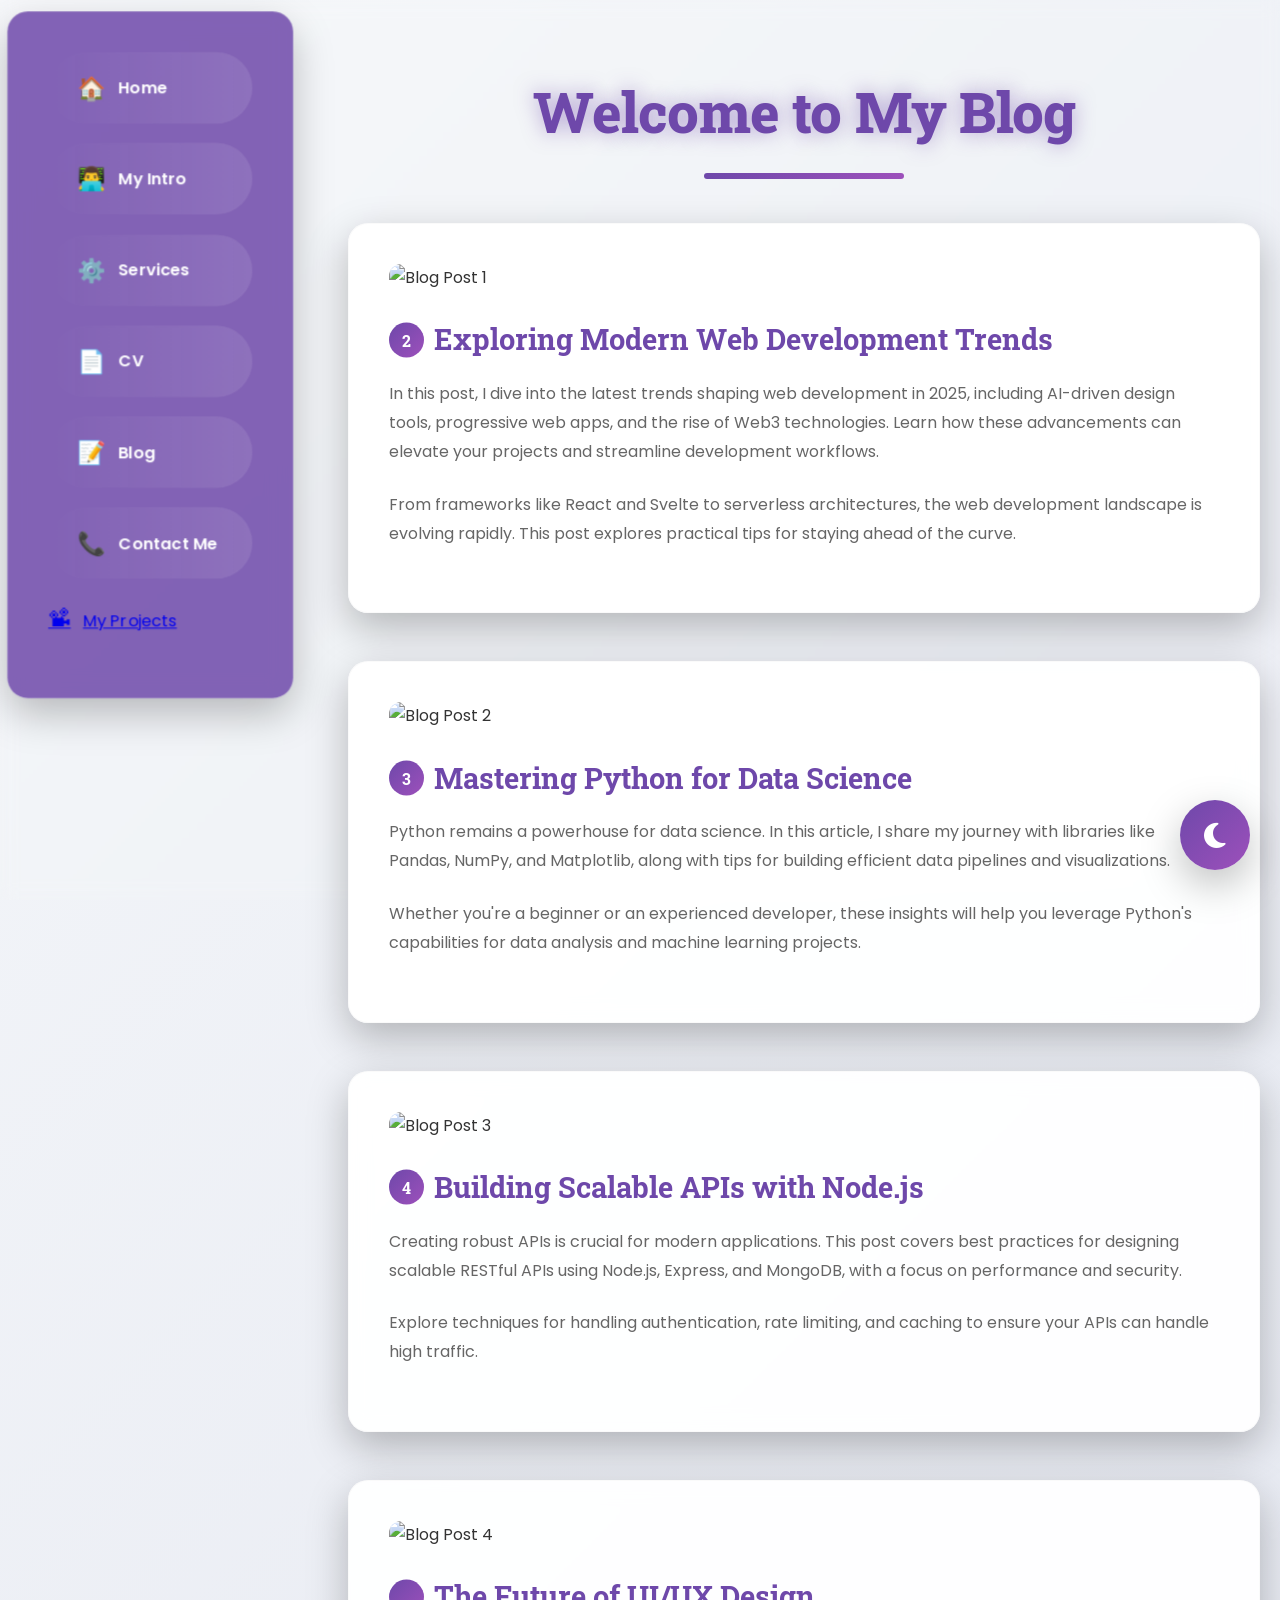
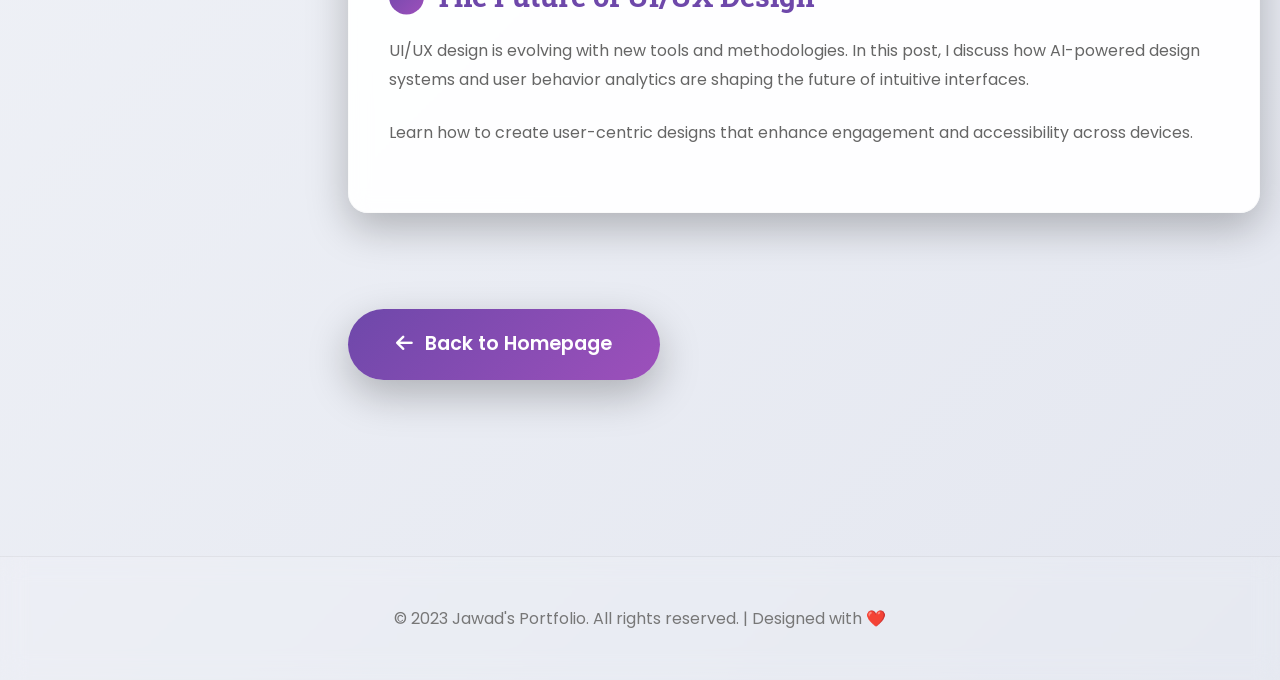
==== blog.html @ 85a35501 "Update blog.html" ====
<!DOCTYPE html>
<html lang="en">
<head>
    <meta charset="UTF-8">
    <meta name="viewport" content="width=device-width, initial-scale=1.0">
    <title>Blog by Jawad - Insights</title>
    <link rel="preconnect" href="https://fonts.googleapis.com">
    <link rel="preconnect" href="https://fonts.gstatic.com" crossorigin>
    <link href="https://fonts.googleapis.com/css2?family=Roboto+Slab:wght@400;700&family=Poppins:wght@300;500;600;700&display=swap" rel="stylesheet">
    <link rel="stylesheet" href="https://cdnjs.cloudflare.com/ajax/libs/font-awesome/6.4.0/css/all.min.css">
    <style>
        /* Enhanced CSS Variables */
        :root {
            --primary: #6e48aa;
            --secondary: #9d50bb;
            --accent: #ff6b6b;
            --light: #f5f7fa;
            --dark: #1a1a2e;
            --card-light: rgba(255, 255, 255, 0.95);
            --card-dark: rgba(22, 33, 62, 0.95);
            --text-light: #333;
            --text-dark: #e6e6e6;
            --glass: rgba(255, 255, 255, 0.1);
            --shadow: 0 15px 40px rgba(0, 0, 0, 0.25);
            --glow: 0 0 20px rgba(110, 72, 170, 0.5);
            --transition: all 0.5s cubic-bezier(0.4, 0, 0.2, 1);
        }

        * {
            box-sizing: border-box;
            margin: 0;
            padding: 0;
        }

        body {
            font-family: 'Poppins', sans-serif;
            line-height: 1.7;
            background: linear-gradient(135deg, var(--light) 0%, #e4e7f0 100%);
            color: var(--text-light);
            transition: var(--transition);
            min-height: 100vh;
            overflow-x: hidden;
            position: relative;
        }

        body.dark {
            background: linear-gradient(135deg, #0f0c29 0%, #302b63 100%);
            color: var(--text-dark);
        }

        /* Glassmorphism Background */
        body::before {
            content: '';
            position: fixed;
            top: 0;
            left: 0;
            width: 100%;
            height: 100%;
            background: var(--glass);
            backdrop-filter: blur(8px);
            z-index: -1;
            animation: subtlePulse 10s infinite ease-in-out;
        }

        @keyframes subtlePulse {
            0%, 100% { opacity: 0.8; }
            50% { opacity: 1; }
        }

        .container {
            max-width: 1400px;
            margin: 0 auto;
            padding: 0 20px;
            display: flex;
            gap: 3rem;
            perspective: 1000px;
        }

        /* Enhanced Sidebar */
        .sidebar {
            position: sticky;
            top: 2rem;
            align-self: start;
            width: 280px;
            background: rgba(110, 72, 170, 0.85);
            backdrop-filter: blur(12px);
            border-radius: 20px;
            padding: 2.5rem;
            box-shadow: var(--shadow);
            transition: var(--transition);
            transform-style: preserve-3d;
            transform: translateZ(20px);
        }

        body.dark .sidebar {
            background: rgba(26, 26, 46, 0.9);
        }

        .sidebar:hover {
            transform: translateZ(30px) translateX(10px);
            box-shadow: var(--glow);
        }

        .sidebar ul {
            list-style-type: none;
            padding: 0;
        }

        .sidebar ul li {
            margin-bottom: 1.2rem;
            position: relative;
        }

        .sidebar-item {
            display: flex;
            align-items: center;
            color: white;
            text-decoration: none;
            padding: 1rem 1.8rem;
            border-radius: 50px;
            transition: var(--transition);
            font-weight: 600;
            position: relative;
            overflow: hidden;
            z-index: 1;
            background: linear-gradient(90deg, transparent, rgba(255, 255, 255, 0.1));
        }

        .sidebar-item:before {
            content: '';
            position: absolute;
            top: 0;
            left: 0;
            width: 0;
            height: 100%;
            background: linear-gradient(90deg, var(--primary), var(--secondary));
            transition: width 0.5s ease;
            z-index: -1;
        }

        .sidebar-item:hover:before {
            width: 100%;
        }

        .sidebar-item:hover {
            transform: translateX(8px) translateZ(10px);
            box-shadow: 0 5px 20px rgba(0, 0, 0, 0.3);
        }

        .icon {
            margin-right: 12px;
            font-size: 1.4em;
            transition: transform 0.3s ease;
        }

        .sidebar-item:hover .icon {
            transform: scale(1.3) rotate(5deg);
        }

        /* Main Content */
        .main-content {
            flex: 1;
            padding: 4rem 0;
        }

        .animated-heading {
            font-size: 3.5rem;
            text-align: center;
            margin-bottom: 4rem;
            color: var(--primary);
            position: relative;
            font-weight: 800;
            letter-spacing: -0.8px;
            font-family: 'Roboto Slab', serif;
            transform: translateZ(30px);
            text-shadow: var(--glow);
        }

        body.dark .animated-heading {
            color: #9d50bb;
        }

        .animated-heading::after {
            content: '';
            position: absolute;
            bottom: -20px;
            left: 50%;
            transform: translateX(-50%);
            width: 200px;
            height: 6px;
            background: linear-gradient(90deg, var(--primary), var(--secondary));
            border-radius: 3px;
            animation: linePulse 2s infinite;
        }

        @keyframes linePulse {
            0% { width: 200px; }
            50% { width: 240px; }
            100% { width: 200px; }
        }

        /* Enhanced Blog Post */
        .blog-post {
            background: var(--card-light);
            border-radius: 20px;
            padding: 2.5rem;
            box-shadow: var(--shadow);
            transition: var(--transition);
            border: 1px solid rgba(238, 238, 238, 0.3);
            position: relative;
            overflow: hidden;
            margin-bottom: 3rem;
            backdrop-filter: blur(10px);
            transform: translateZ(0);
        }

        body.dark .blog-post {
            background: var(--card-dark);
            border-color: rgba(42, 42, 74, 0.3);
            box-shadow: 0 15px 40px rgba(0, 0, 0, 0.5);
        }

        .blog-post:hover {
            transform: translateY(-15px) scale(1.03) translateZ(20px);
            box-shadow: var(--glow);
        }

        .blog-post:before {
            content: '';
            position: absolute;
            top: 0;
            left: 0;
            width: 100%;
            height: 6px;
            background: linear-gradient(90deg, var(--primary), var(--secondary));
            transform: scaleX(0);
            transform-origin: left;
            transition: transform 0.5s ease;
        }

        .blog-post:hover:before {
            transform: scaleX(1);
        }

        .blog-post img {
            width: 100%;
            height: 200px; /* Kept original height for consistency with existing CSS */
            object-fit: cover;
            border-radius: 12px;
            margin-bottom: 1.5rem;
            transition: var(--transition);
        }

        .blog-post:hover img {
            transform: scale(1.05);
        }

        .blog-post h2 {
            margin-top: 0;
            color: var(--primary);
            font-size: 1.8rem;
            margin-bottom: 1rem;
            position: relative;
            padding-left: 45px;
            font-family: 'Roboto Slab', serif;
        }

        body.dark .blog-post h2 {
            color: #9d50bb;
        }

        .blog-post h2:before {
            content: '';
            position: absolute;
            left: 0;
            top: 50%;
            transform: translateY(-50%);
            width: 35px;
            height: 35px;
            border-radius: 50%;
            background: linear-gradient(135deg, var(--primary), var(--secondary));
            display: flex;
            align-items: center;
            justify-content: center;
            color: white;
            font-size: 16px;
            font-weight: bold;
        }

        .blog-post:nth-child(1) h2:before { content: '1'; }
        .blog-post:nth-child(2) h2:before { content: '2'; }
        .blog-post:nth-child(3) h2:before { content: '3'; }
        .blog-post:nth-child(4) h2:before { content: '4'; }

        .blog-post p {
            color: #666;
            margin-bottom: 1.5rem;
            line-height: 1.8;
        }

        body.dark .blog-post p {
            color: #b8b8b8;
        }

        /* Back to Homepage Button */
        .go-home {
            display: inline-flex;
            align-items: center;
            justify-content: center;
            width: fit-content;
            margin: 3rem auto;
            padding: 1.2rem 3rem;
            background: linear-gradient(135deg, var(--primary) 0%, var(--secondary) 100%);
            color: white;
            text-decoration: none;
            border-radius: 50px;
            font-weight: 600;
            font-size: 1.2rem;
            box-shadow: var(--shadow);
            transition: var(--transition);
            position: relative;
            overflow: hidden;
            z-index: 1;
            border: none;
            cursor: pointer;
        }

        .go-home:before {
            content: '';
            position: absolute;
            top: 0;
            left: 0;
            width: 0;
            height: 100%;
            background: linear-gradient(135deg, var(--secondary) 0%, var(--primary) 100%);
            transition: width 0.5s ease;
            z-index: -1;
        }

        .go-home:hover:before {
            width: 100%;
        }

        .go-home:hover {
            transform: translateY(-8px) scale(1.05);
            box-shadow: var(--glow);
        }

        .go-home i {
            margin-right: 12px;
            transition: transform 0.3s ease;
        }

        .go-home:hover i {
            transform: translateX(-5px);
        }

        /* Footer */
        .footer {
            text-align: center;
            padding: 3rem 0;
            margin-top: 4rem;
            color: #777;
            font-size: 1rem;
            border-top: 1px solid rgba(0, 0, 0, 0.05);
            background: var(--glass);
            backdrop-filter: blur(12px);
        }

        body.dark .footer {
            border-top: 1px solid rgba(255, 255, 255, 0.05);
            color: #aaa;
        }

        /* Theme Toggle */
        .theme-toggle {
            position: fixed;
            bottom: 30px;
            right: 30px;
            width: 70px;
            height: 70px;
            border-radius: 50%;
            background: linear-gradient(135deg, var(--primary) 0%, var(--secondary) 100%);
            display: flex;
            align-items: center;
            justify-content: center;
            cursor: pointer;
            box-shadow: var(--shadow);
            transition: var(--transition);
            z-index: 100;
            border: none;
            color: white;
            font-size: 1.8rem;
        }

        .theme-toggle:hover {
            transform: translateY(-8px) rotate(20deg);
            box-shadow: var(--glow);
        }

        /* Animations */
        @keyframes fadeIn {
            from { opacity: 0; transform: translateY(30px); }
            to { opacity: 1; transform: translateY(0); }
        }

        @keyframes linePulse {
            0% { width: 200px; }
            50% { width: 240px; }
            100% { width: 200px; }
        }

        .animated-heading {
            animation: fadeIn 1s ease-out forwards;
        }

        .blog-post {
            opacity: 0;
            animation: fadeIn 0.8s ease-out forwards;
        }

        .blog-post:nth-child(1) { animation-delay: 0.2s; }
        .blog-post:nth-child(2) { animation-delay: 0.4s; }
        .blog-post:nth-child(3) { animation-delay: 0.6s; }
        .blog-post:nth-child(4) { animation-delay: 0.8s; }

        /* Responsive Design */
        @media (max-width: 1024px) {
            .container {
                flex-direction: column;
            }

            .sidebar {
                width: 100%;
                position: relative;
                top: 0;
                margin-bottom: 3rem;
            }

            .sidebar ul {
                display: flex;
                flex-wrap: wrap;
                justify-content: center;
            }

            .sidebar ul li {
                margin: 0.5rem;
            }
        }

        @media (max-width: 768px) {
            .animated-heading {
                font-size: 2.8rem;
            }

            .blog-post h2 {
                font-size: 1.6rem;
                padding-left: 40px;
            }

            .blog-post img {
                height: 150px;
            }
        }

        @media (max-width: 480px) {
            .animated-heading {
                font-size: 2.2rem;
            }

            .sidebar-item {
                padding: 0.7rem 1.2rem;
                font-size: 0.9rem;
            }

            .blog-post {
                padding: 1.5rem;
            }

            .blog-post h2 {
                font-size: 1.4rem;
            }
        }
    </style>
</head>
<body class="light">
    <div class="container">
        <aside class="sidebar">
            <ul>
                <li><a href="index.html" class="sidebar-item"><span class="icon">🏠</span>Home</a></li>
                <li><a href="myintro.html" class="sidebar-item"><span class="icon">👨‍💻</span>My Intro</a></li>
                <li><a href="services.html" class="sidebar-item"><span class="icon">⚙️</span>Services</a></li>
                <li><a href="cv.html" class="sidebar-item"><span class="icon">📄</span>CV</a></li>
                <li><a href="blog.html" class="sidebar-item"><span class="icon">📝</span>Blog</a></li>
                <li><a href="contactme.html" class="sidebar-item"><span class="icon">📞</span>Contact Me</a></li>
                <li><a href="myProject.html" class="nav-item"><span class="icon">📽</span>My Projects</a></li>
            </ul>
        </aside>

        <main class="main-content">
            <h1 class="animated-heading">Welcome to My Blog</h1>
            <div class="blog-post">
                <img src="https://picsum.photos/seed/webdevelopment/800/400" alt="Blog Post 1">
                <h2>Exploring Modern Web Development Trends</h2>
                <p>In this post, I dive into the latest trends shaping web development in 2025, including AI-driven design tools, progressive web apps, and the rise of Web3 technologies. Learn how these advancements can elevate your projects and streamline development workflows.</p>
                <p>From frameworks like React and Svelte to serverless architectures, the web development landscape is evolving rapidly. This post explores practical tips for staying ahead of the curve.</p>
            </div>
            <div class="blog-post">
                <img src="https://picsum.photos/seed/datascience/800/400" alt="Blog Post 2">
                <h2>Mastering Python for Data Science</h2>
                <p>Python remains a powerhouse for data science. In this article, I share my journey with libraries like Pandas, NumPy, and Matplotlib, along with tips for building efficient data pipelines and visualizations.</p>
                <p>Whether you're a beginner or an experienced developer, these insights will help you leverage Python's capabilities for data analysis and machine learning projects.</p>
            </div>
            <div class="blog-post">
                <img src="https://picsum.photos/seed/nodejsapi/800/400" alt="Blog Post 3">
                <h2>Building Scalable APIs with Node.js</h2>
                <p>Creating robust APIs is crucial for modern applications. This post covers best practices for designing scalable RESTful APIs using Node.js, Express, and MongoDB, with a focus on performance and security.</p>
                <p>Explore techniques for handling authentication, rate limiting, and caching to ensure your APIs can handle high traffic.</p>
            </div>
            <div class="blog-post">
                <img src="https://picsum.photos/seed/uiuxdesign/800/400" alt="Blog Post 4">
                <h2>The Future of UI/UX Design</h2>
                <p>UI/UX design is evolving with new tools and methodologies. In this post, I discuss how AI-powered design systems and user behavior analytics are shaping the future of intuitive interfaces.</p>
                <p>Learn how to create user-centric designs that enhance engagement and accessibility across devices.</p>
            </div>
            <a href="index.html" class="go-home"><i class="fas fa-arrow-left"></i> Back to Homepage</a>
        </main>
    </div>

    <div class="footer">
        <p>© 2023 Jawad's Portfolio. All rights reserved. | Designed with ❤️</p>
    </div>

    <button class="theme-toggle" onclick="toggleMode()">
        <i class="fas fa-moon"></i>
    </button>

    <script>
        function toggleMode() {
            const body = document.body;
            body.classList.toggle('dark');
            body.classList.toggle('light');
            
            const themeToggle = document.querySelector('.theme-toggle');
            const isDark = body.classList.contains('dark');
            themeToggle.innerHTML = isDark ? '<i class="fas fa-sun"></i>' : '<i class="fas fa-moon"></i>';
        }

        // Set initial theme based on preference
        document.addEventListener('DOMContentLoaded', () => {
            const prefersDark = window.matchMedia('(prefers-color-scheme: dark)').matches;
            if (prefersDark) {
                document.body.classList.add('dark');
                document.body.classList.remove('light');
                document.querySelector('.theme-toggle').innerHTML = '<i class="fas fa-sun"></i>';
            } else {
                document.body.classList.add('light');
            }
        });
    </script>
</body>
</html>
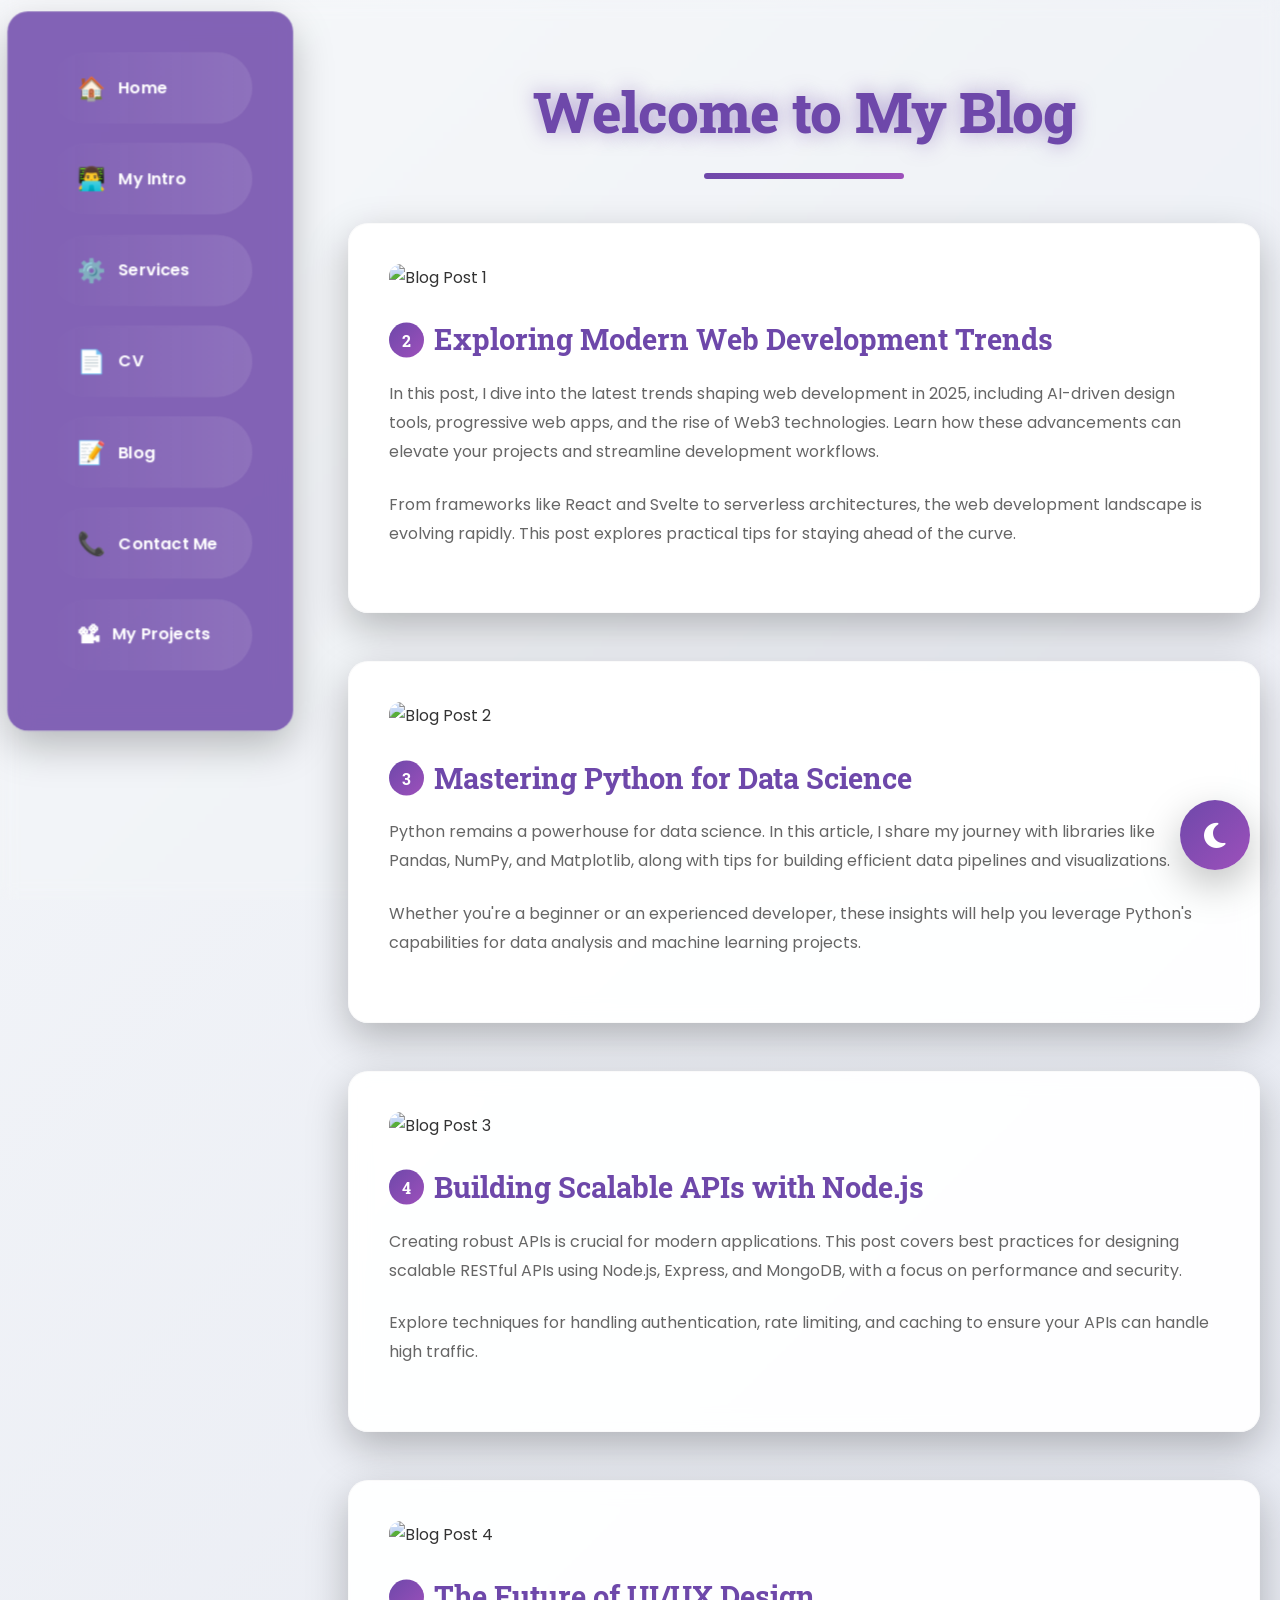
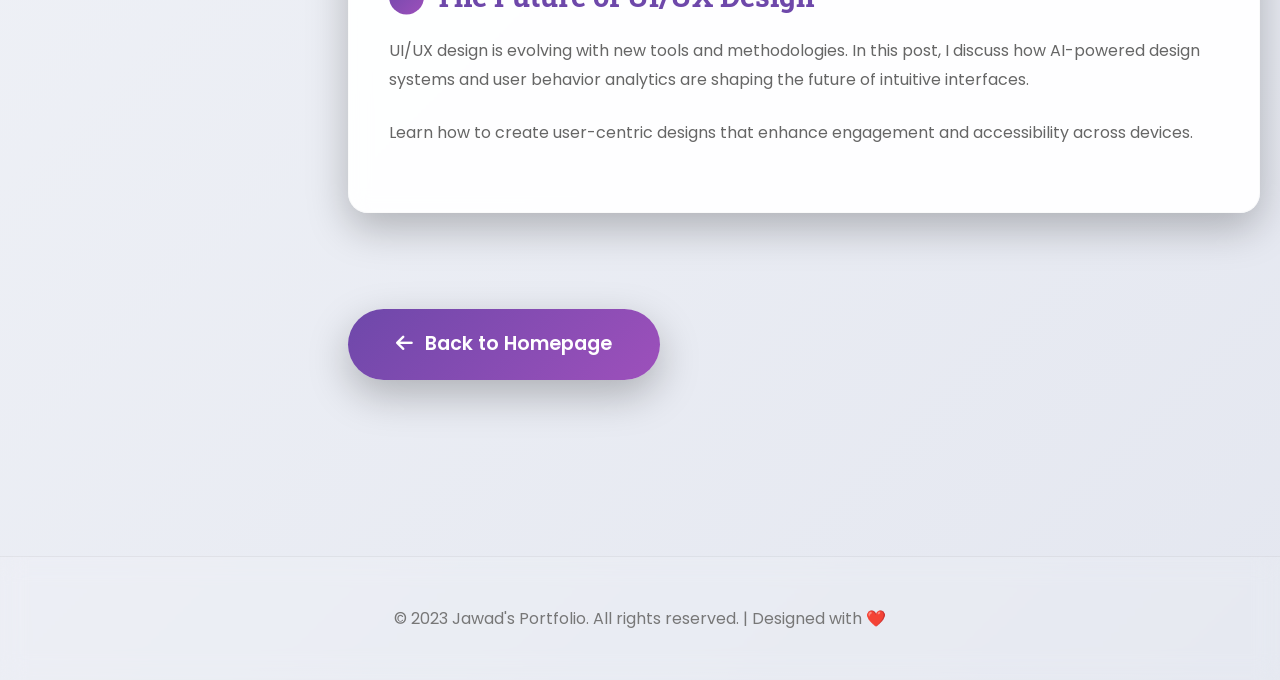
==== commit 5df2c2cf: "Update blog.html" ====
--- a/blog.html
+++ b/blog.html
@@ -487,13 +487,16 @@
     <div class="container">
         <aside class="sidebar">
             <ul>
-                <li><a href="index.html" class="sidebar-item"><span class="icon">🏠</span>Home</a></li>
-                <li><a href="myintro.html" class="sidebar-item"><span class="icon">👨‍💻</span>My Intro</a></li>
-                <li><a href="services.html" class="sidebar-item"><span class="icon">⚙️</span>Services</a></li>
-                <li><a href="cv.html" class="sidebar-item"><span class="icon">📄</span>CV</a></li>
-                <li><a href="blog.html" class="sidebar-item"><span class="icon">📝</span>Blog</a></li>
-                <li><a href="contactme.html" class="sidebar-item"><span class="icon">📞</span>Contact Me</a></li>
-                <li><a href="myProject.html" class="nav-item"><span class="icon">📽</span>My Projects</a></li>
+             <ul>
+    <li><a href="index.html" class="sidebar-item"><span class="icon">🏠</span>Home</a></li>
+    <li><a href="myintro.html" class="sidebar-item"><span class="icon">👨‍💻</span>My Intro</a></li>
+    <li><a href="services.html" class="sidebar-item"><span class="icon">⚙️</span>Services</a></li>
+    <li><a href="cv.html" class="sidebar-item"><span class="icon">📄</span>CV</a></li>
+    <li><a href="blog.html" class="sidebar-item"><span class="icon">📝</span>Blog</a></li>
+    <li><a href="contactme.html" class="sidebar-item"><span class="icon">📞</span>Contact Me</a></li>
+    <li><a href="myProject.html" class="sidebar-item"><span class="icon">📽</span>My Projects</a></li>
+</ul>
+
             </ul>
         </aside>
 
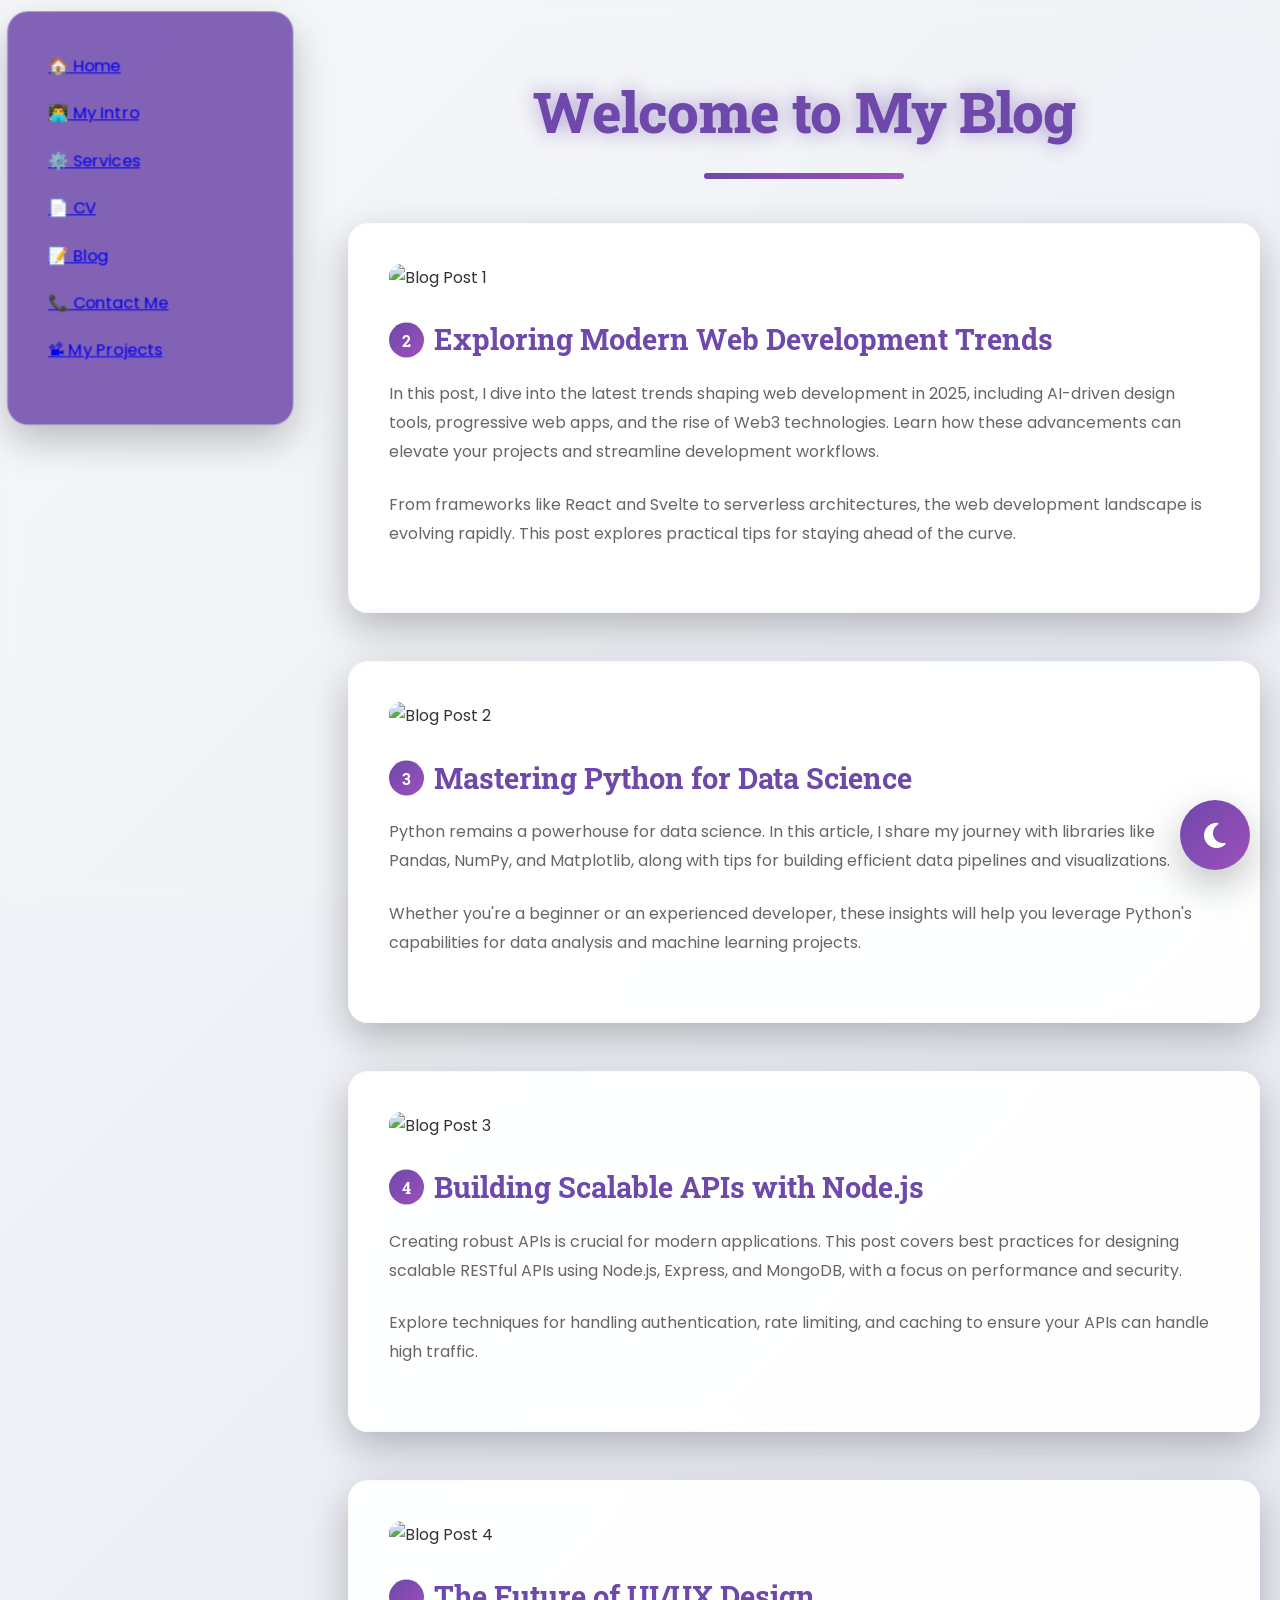
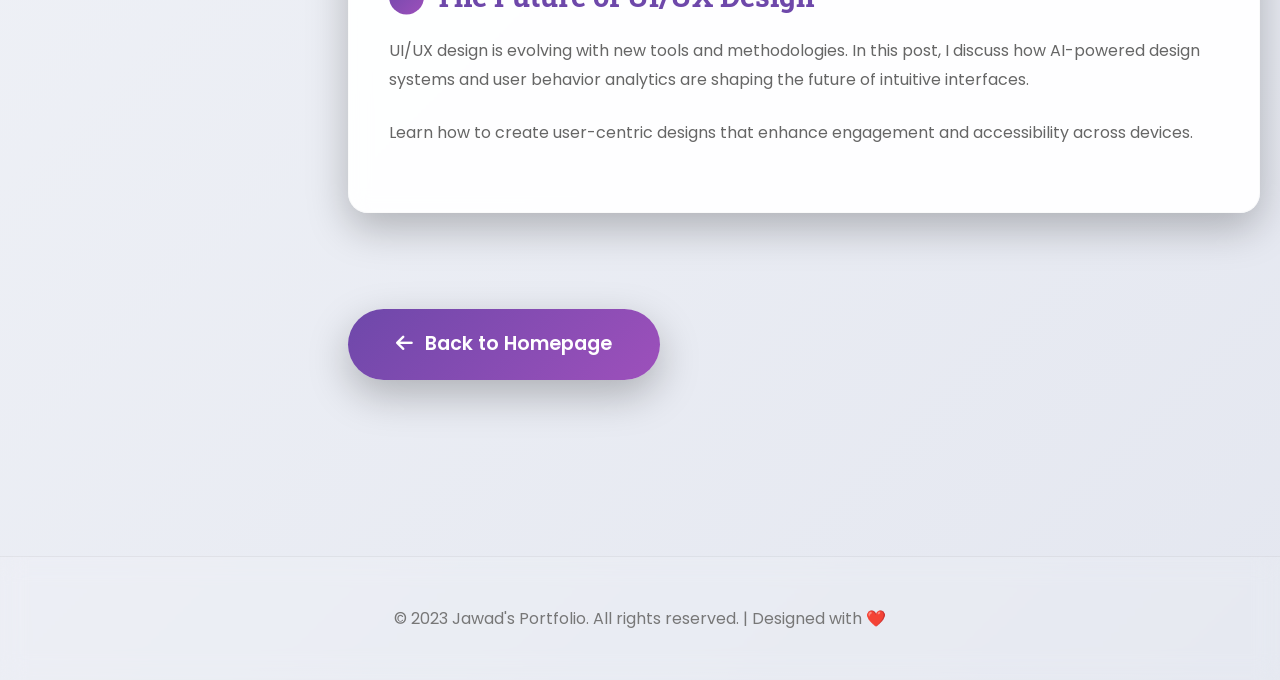
==== commit 20639fef: "Update blog.html" ====
--- a/blog.html
+++ b/blog.html
@@ -486,16 +486,15 @@
 <body class="light">
     <div class="container">
         <aside class="sidebar">
-            <ul>
-             <ul>
-    <li><a href="index.html" class="sidebar-item"><span class="icon">🏠</span>Home</a></li>
-    <li><a href="myintro.html" class="sidebar-item"><span class="icon">👨‍💻</span>My Intro</a></li>
-    <li><a href="services.html" class="sidebar-item"><span class="icon">⚙️</span>Services</a></li>
-    <li><a href="cv.html" class="sidebar-item"><span class="icon">📄</span>CV</a></li>
-    <li><a href="blog.html" class="sidebar-item"><span class="icon">📝</span>Blog</a></li>
-    <li><a href="contactme.html" class="sidebar-item"><span class="icon">📞</span>Contact Me</a></li>
-    <li><a href="myProject.html" class="sidebar-item"><span class="icon">📽</span>My Projects</a></li>
-</ul>
+     <ul>
+        <li><a href="index.html"><span>🏠</span> Home</a></li>
+        <li><a href="myintro.html"><span>👨‍💻</span> My Intro</a></li>
+        <li><a href="services.html"><span>⚙️</span> Services</a></li>
+        <li><a href="cv.html"><span>📄</span> CV</a></li>
+        <li><a href="blog.html"><span>📝</span> Blog</a></li>
+        <li><a href="contactme.html"><span>📞</span> Contact Me</a></li>
+        <li><a href="myProject..html"><span>📽</span> My Projects</a></li>
+      </ul>
 
             </ul>
         </aside>
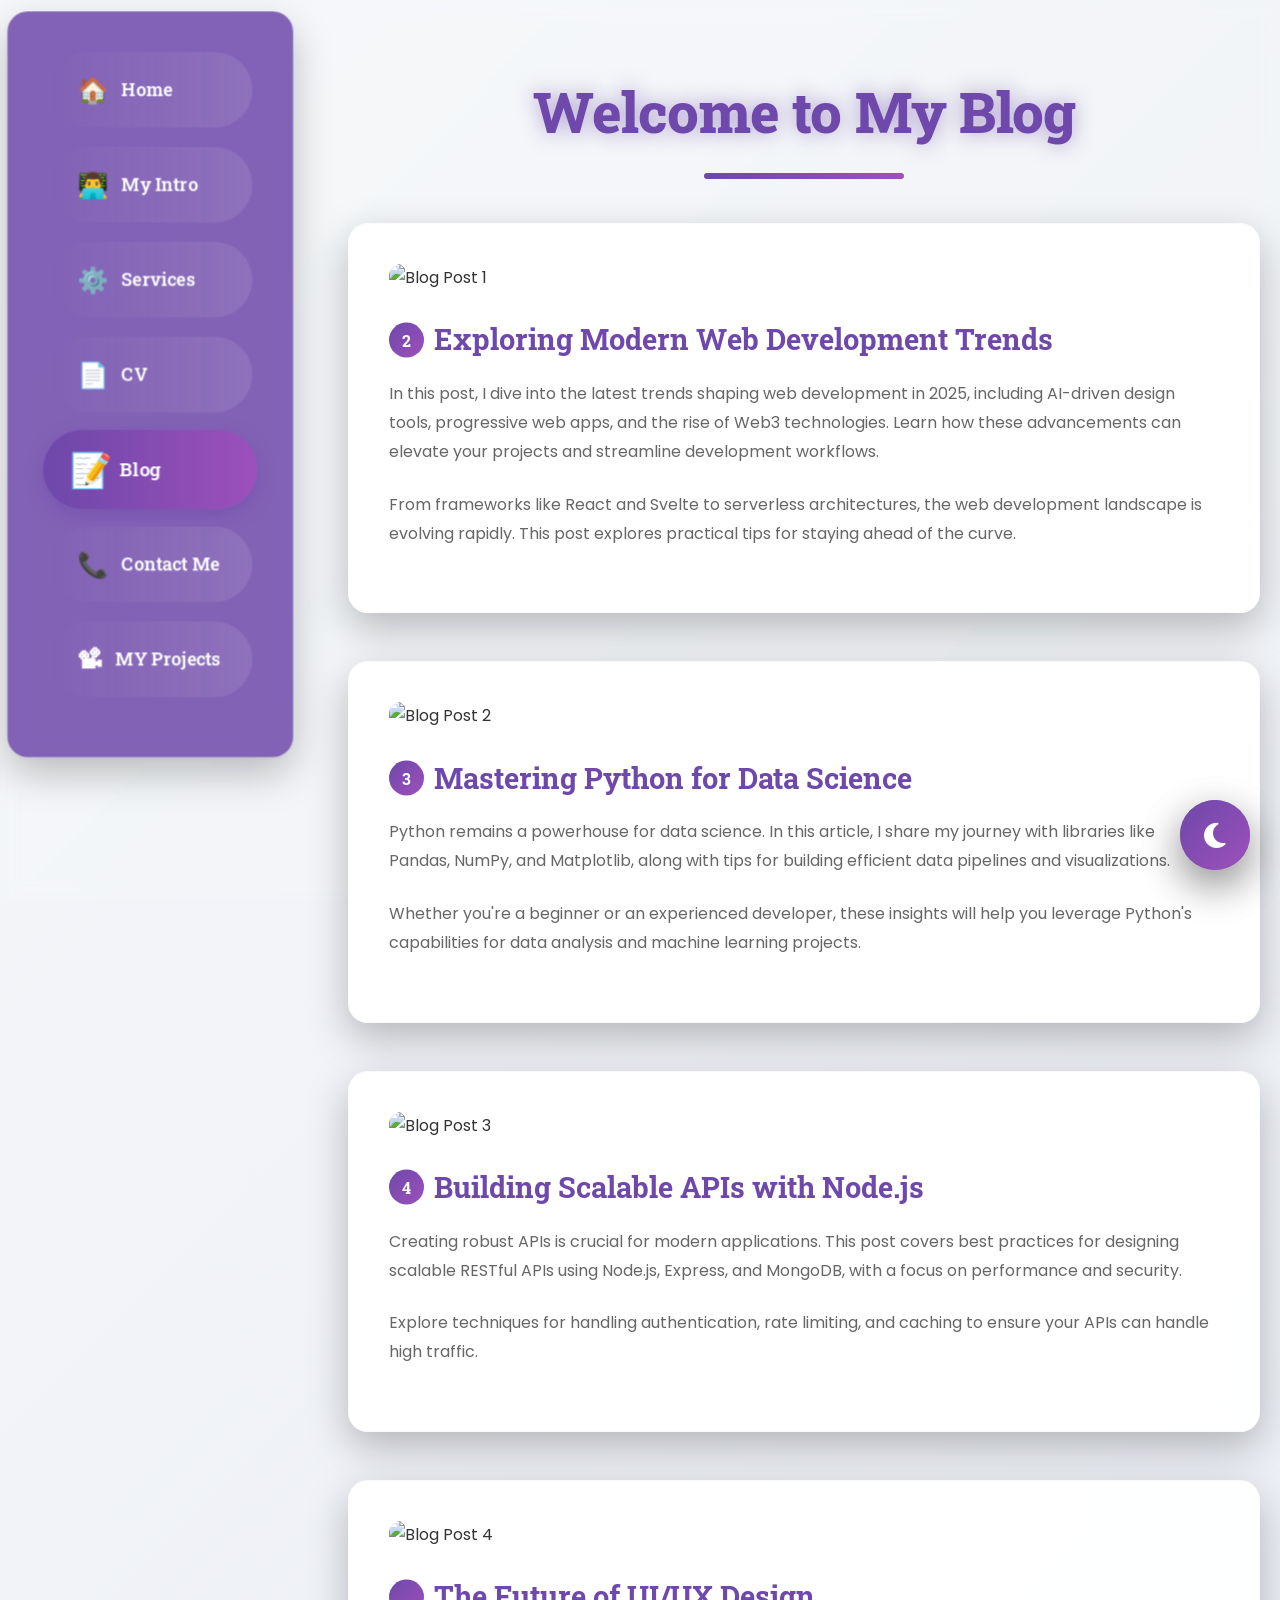
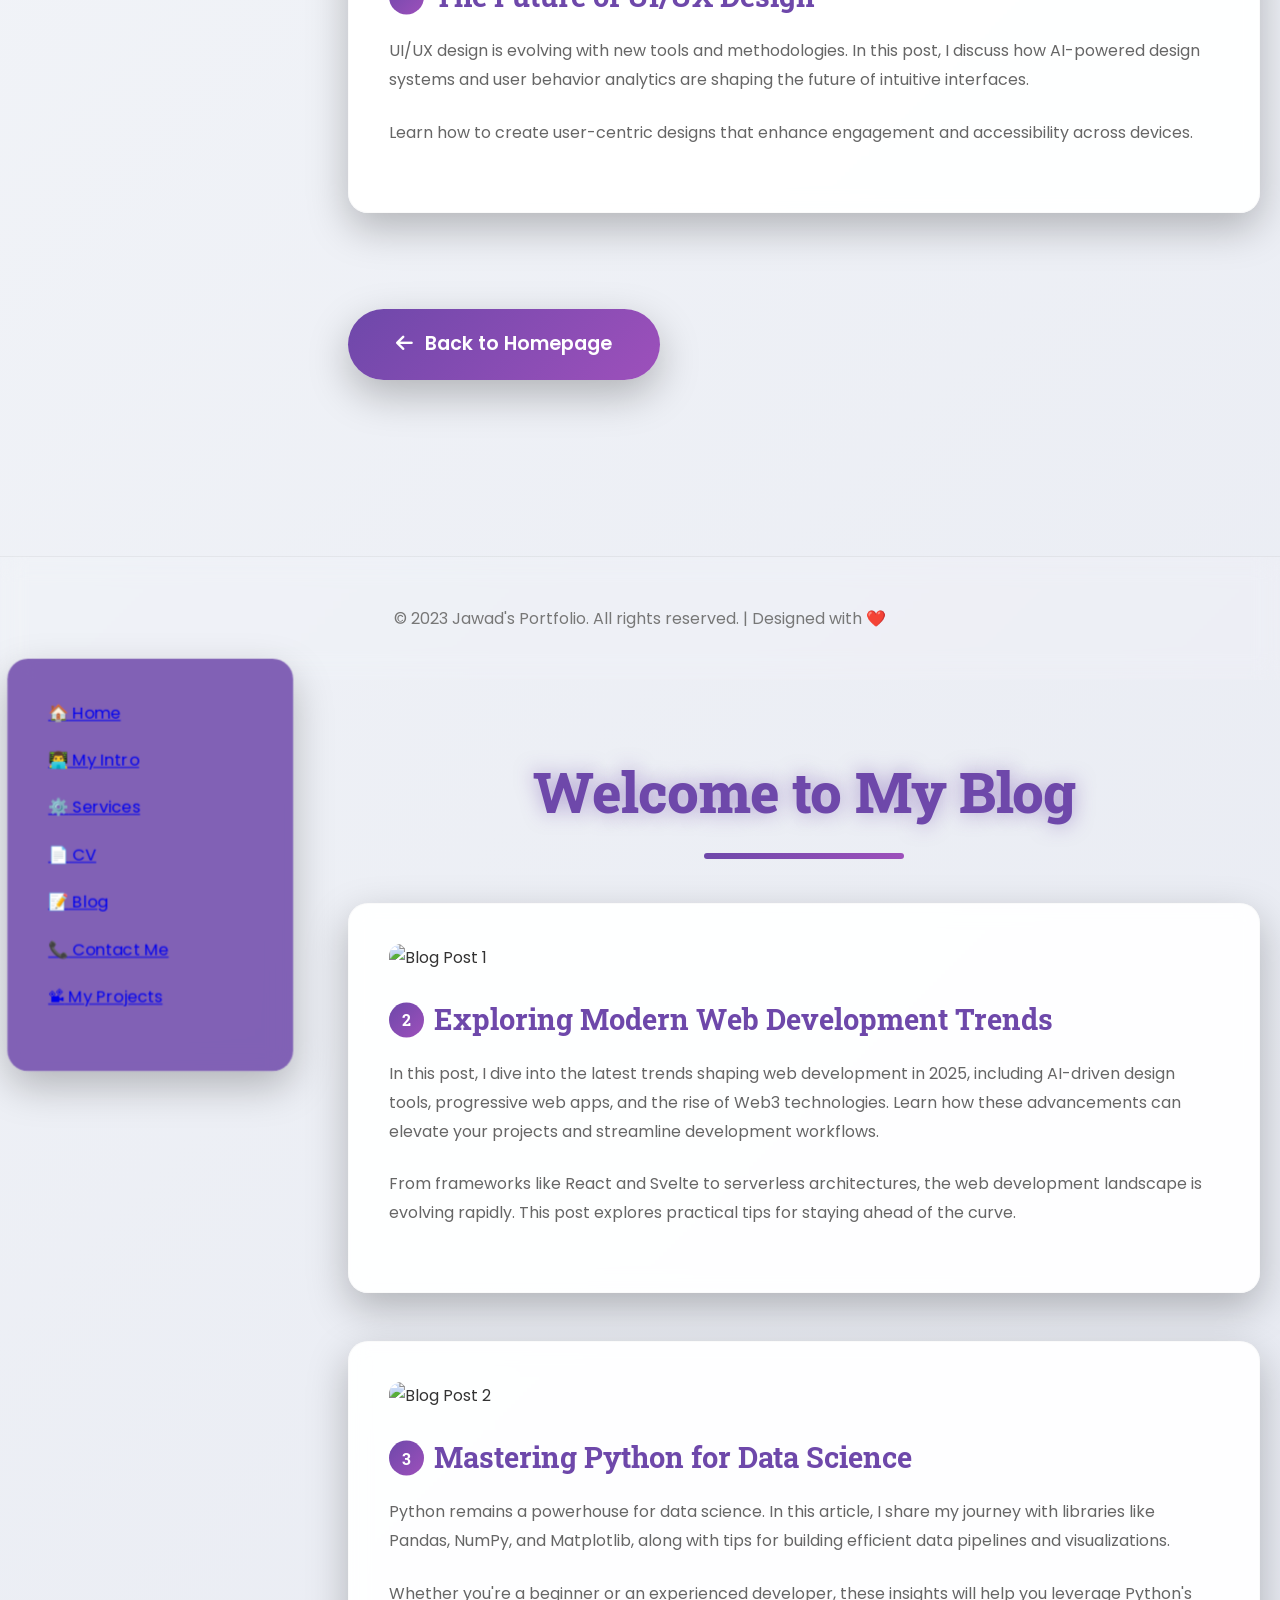
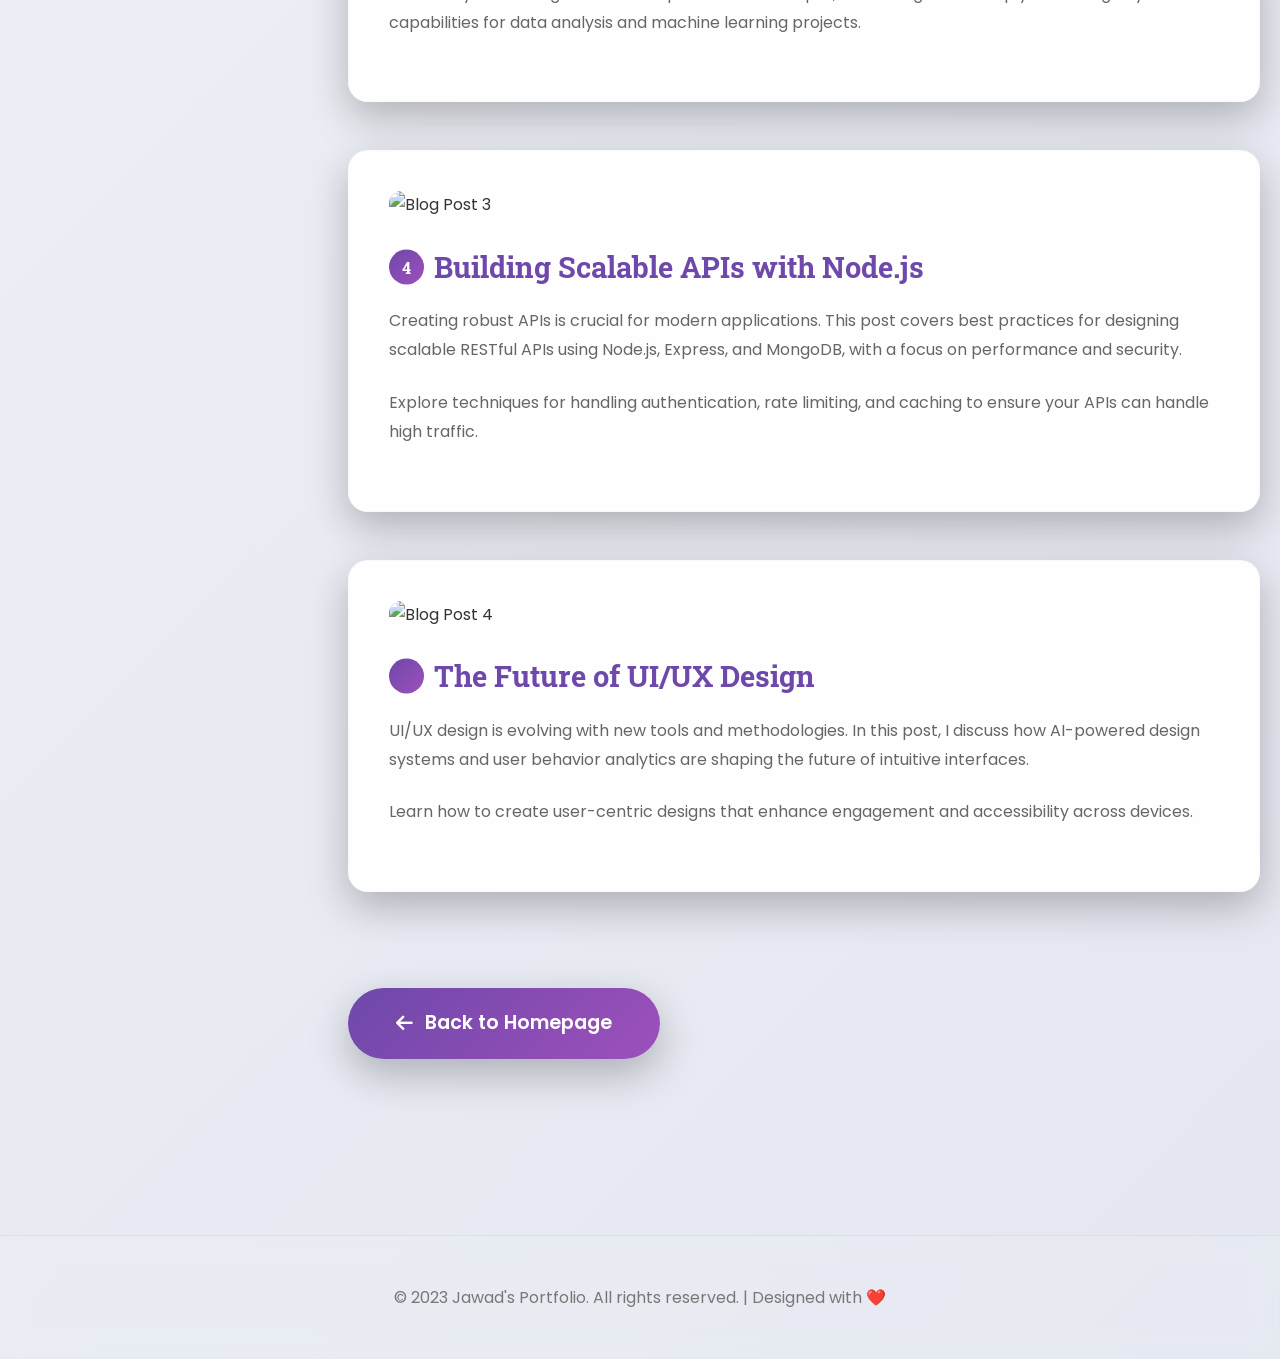
==== commit 5c7f429c: "Update blog.html" ====
--- a/blog.html
+++ b/blog.html
@@ -1,4 +1,5 @@
 <!DOCTYPE html>
+<html lang="en"><!DOCTYPE html>
 <html lang="en">
 <head>
     <meta charset="UTF-8">
@@ -81,24 +82,30 @@
             position: sticky;
             top: 2rem;
             align-self: start;
-            width: 280px;
-            background: rgba(110, 72, 170, 0.85);
-            backdrop-filter: blur(12px);
-            border-radius: 20px;
-            padding: 2.5rem;
-            box-shadow: var(--shadow);
+            width: 300px;
+            background: linear-gradient(135deg, rgba(110, 72, 170, 0.9), rgba(157, 80, 187, 0.9));
+            backdrop-filter: blur(15px);
+            border-radius: 25px;
+            padding: 2rem;
+            box-shadow: var(--shadow), 0 0 10px rgba(110, 72, 170, 0.3);
             transition: var(--transition);
             transform-style: preserve-3d;
             transform: translateZ(20px);
+            animation: floating 8s ease-in-out infinite;
         }
 
         body.dark .sidebar {
-            background: rgba(26, 26, 46, 0.9);
+            background: linear-gradient(135deg, rgba(26, 26, 46, 0.95), rgba(59, 59, 100, 0.95));
+            box-shadow: var(--shadow), 0 0 10px rgba(157, 80, 187, 0.3);
         }
 
         .sidebar:hover {
-            transform: translateZ(30px) translateX(10px);
-            box-shadow: var(--glow);
+            transform: translateZ(30px) translateX(10px) rotateY(5deg);
+            box-shadow: var(--glow), 0 0 30px rgba(110, 72, 170, 0.7);
+        }
+
+        body.dark .sidebar:hover {
+            box-shadow: var(--glow), 0 0 30px rgba(157, 80, 187, 0.7);
         }
 
         .sidebar ul {
@@ -107,23 +114,48 @@
         }
 
         .sidebar ul li {
-            margin-bottom: 1.2rem;
-            position: relative;
-        }
+            margin-bottom: 1rem;
+            opacity: 0;
+            animation: slideIn 0.6s ease-out forwards;
+        }
+
+        .sidebar ul li:nth-child(1) { animation-delay: 0.1s; }
+        .sidebar ul li:nth-child(2) { animation-delay: 0.2s; }
+        .sidebar ul li:nth-child(3) { animation-delay: 0.3s; }
+        .sidebar ul li:nth-child(4) { animation-delay: 0.4s; }
+        .sidebar ul li:nth-child(5) { animation-delay: 0.5s; }
+        .sidebar ul li:nth-child(6) { animation-delay: 0.6s; }
+        .sidebar ul li:nth-child(7) { animation-delay: 0.7s; }
 
         .sidebar-item {
             display: flex;
             align-items: center;
             color: white;
             text-decoration: none;
-            padding: 1rem 1.8rem;
-            border-radius: 50px;
-            transition: var(--transition);
-            font-weight: 600;
+            padding: 1rem 1.5rem;
+            border-radius: 12px;
+            transition: var(--transition);
+            font-family: 'Roboto Slab', serif;
+            font-weight: 700;
+            font-size: 1.1rem;
             position: relative;
             overflow: hidden;
             z-index: 1;
-            background: linear-gradient(90deg, transparent, rgba(255, 255, 255, 0.1));
+            background: rgba(255, 255, 255, 0.05);
+        }
+
+        body.dark .sidebar-item {
+            background: rgba(255, 255, 255, 0.03);
+        }
+
+        .sidebar-item.active {
+            background: linear-gradient(90deg, var(--primary), var(--secondary));
+            box-shadow: 0 5px 15px rgba(110, 72, 170, 0.5);
+            transform: scale(1.05);
+        }
+
+        body.dark .sidebar-item.active {
+            box-shadow: 0 5px 15px rgba(157, 80, 187, 0.5);
         }
 
         .sidebar-item:before {
@@ -133,7 +165,7 @@
             left: 0;
             width: 0;
             height: 100%;
-            background: linear-gradient(90deg, var(--primary), var(--secondary));
+            background: linear-gradient(90deg, var(--secondary), var(--primary));
             transition: width 0.5s ease;
             z-index: -1;
         }
@@ -143,18 +175,46 @@
         }
 
         .sidebar-item:hover {
-            transform: translateX(8px) translateZ(10px);
+            transform: translateX(8px) translateZ(10px) scale(1.03);
             box-shadow: 0 5px 20px rgba(0, 0, 0, 0.3);
         }
 
+        .sidebar-item.active:hover {
+            transform: translateX(8px) translateZ(10px) scale(1.05);
+        }
+
         .icon {
-            margin-right: 12px;
-            font-size: 1.4em;
+            margin-right: 15px;
+            font-size: 1.5rem;
             transition: transform 0.3s ease;
         }
 
         .sidebar-item:hover .icon {
-            transform: scale(1.3) rotate(5deg);
+            transform: scale(1.4) rotate(10deg);
+        }
+
+        .sidebar-item.active .icon {
+            transform: scale(1.3);
+        }
+
+        @keyframes slideIn {
+            from { opacity: 0; transform: translateX(-20px); }
+            to { opacity: 1; transform: translateX(0); }
+        }
+
+        @keyframes floating {
+            0% { transform: translateZ(20px) translateY(0); }
+            50% { transform: translateZ(20px) translateY(-10px); }
+            100% { transform: translateZ(20px) translateY(0); }
+        }
+
+        @keyframes sidebarGlow {
+            0%, 100% { box-shadow: var(--shadow), 0 0 10px rgba(110, 72, 170, 0.3); }
+            50% { box-shadow: var(--shadow), 0 0 20px rgba(110, 72, 170, 0.5); }
+        }
+
+        body.dark .sidebar {
+            animation: sidebarGlow 4s ease-in-out infinite;
         }
 
         /* Main Content */
@@ -244,7 +304,7 @@
 
         .blog-post img {
             width: 100%;
-            height: 200px; /* Kept original height for consistency with existing CSS */
+            height: 200px;
             object-fit: cover;
             border-radius: 12px;
             margin-bottom: 1.5rem;
@@ -404,12 +464,6 @@
             to { opacity: 1; transform: translateY(0); }
         }
 
-        @keyframes linePulse {
-            0% { width: 200px; }
-            50% { width: 240px; }
-            100% { width: 200px; }
-        }
-
         .animated-heading {
             animation: fadeIn 1s ease-out forwards;
         }
@@ -435,16 +489,24 @@
                 position: relative;
                 top: 0;
                 margin-bottom: 3rem;
+                padding: 1.5rem;
+                border-radius: 15px;
             }
 
             .sidebar ul {
                 display: flex;
                 flex-wrap: wrap;
                 justify-content: center;
+                gap: 1rem;
             }
 
             .sidebar ul li {
-                margin: 0.5rem;
+                margin: 0;
+            }
+
+            .sidebar-item {
+                padding: 0.8rem 1.2rem;
+                font-size: 1rem;
             }
         }
 
@@ -461,6 +523,20 @@
             .blog-post img {
                 height: 150px;
             }
+
+            .sidebar {
+                padding: 1rem;
+            }
+
+            .sidebar-item {
+                padding: 0.7rem 1rem;
+                font-size: 0.95rem;
+            }
+
+            .icon {
+                font-size: 1.3rem;
+                margin-right: 10px;
+            }
         }
 
         @media (max-width: 480px) {
@@ -469,8 +545,8 @@
             }
 
             .sidebar-item {
-                padding: 0.7rem 1.2rem;
-                font-size: 0.9rem;
+                padding: 0.6rem 0.8rem;
+                font-size: 0.85rem;
             }
 
             .blog-post {
@@ -479,6 +555,15 @@
 
             .blog-post h2 {
                 font-size: 1.4rem;
+            }
+
+            .sidebar {
+                padding: 0.8rem;
+            }
+
+            .icon {
+                font-size: 1.2rem;
+                margin-right: 8px;
             }
         }
     </style>
@@ -486,17 +571,19 @@
 <body class="light">
     <div class="container">
         <aside class="sidebar">
-     <ul>
-        <li><a href="index.html"><span>🏠</span> Home</a></li>
-        <li><a href="myintro.html"><span>👨‍💻</span> My Intro</a></li>
-        <li><a href="services.html"><span>⚙️</span> Services</a></li>
-        <li><a href="cv.html"><span>📄</span> CV</a></li>
-        <li><a href="blog.html"><span>📝</span> Blog</a></li>
-        <li><a href="contactme.html"><span>📞</span> Contact Me</a></li>
-        <li><a href="myProject..html"><span>📽</span> My Projects</a></li>
-      </ul>
-
-            </ul>
+          <ul>
+    <li><a href="index.html" class="sidebar-item"><span class="icon">🏠</span> Home</a></li>
+    <li><a href="myintro.html" class="sidebar-item"><span class="icon">👨‍💻</span> My Intro</a></li>
+    <li><a href="services.html" class="sidebar-item"><span class="icon">⚙️</span> Services</a></li>
+    <li><a href="cv.html" class="sidebar-item"><span class="icon">📄</span> CV</a></li>
+    <li><a href="blog.html" class="sidebar-item active"><span class="icon">📝</span> Blog</a></li>
+    <li><a href="contactme.html" class="sidebar-item"><span class="icon">📞</span> Contact Me</a></li>
+    <li><a href="myProject.html" class="sidebar-item"><span class="icon">📽</span> MY Projects</a></li>
+</ul>
+
+                
+       
+        
         </aside>
 
         <main class="main-content">
@@ -562,3 +649,565 @@
     </script>
 </body>
 </html>
+<head>
+    <meta charset="UTF-8">
+    <meta name="viewport" content="width=device-width, initial-scale=1.0">
+    <title>Blog by Jawad - Insights</title>
+    <link rel="preconnect" href="https://fonts.googleapis.com">
+    <link rel="preconnect" href="https://fonts.gstatic.com" crossorigin>
+    <link href="https://fonts.googleapis.com/css2?family=Roboto+Slab:wght@400;700&family=Poppins:wght@300;500;600;700&display=swap" rel="stylesheet">
+    <link rel="stylesheet" href="https://cdnjs.cloudflare.com/ajax/libs/font-awesome/6.4.0/css/all.min.css">
+    <style>
+        /* Enhanced CSS Variables */
+        :root {
+            --primary: #6e48aa;
+            --secondary: #9d50bb;
+            --accent: #ff6b6b;
+            --light: #f5f7fa;
+            --dark: #1a1a2e;
+            --card-light: rgba(255, 255, 255, 0.95);
+            --card-dark: rgba(22, 33, 62, 0.95);
+            --text-light: #333;
+            --text-dark: #e6e6e6;
+            --glass: rgba(255, 255, 255, 0.1);
+            --shadow: 0 15px 40px rgba(0, 0, 0, 0.25);
+            --glow: 0 0 20px rgba(110, 72, 170, 0.5);
+            --transition: all 0.5s cubic-bezier(0.4, 0, 0.2, 1);
+        }
+
+        * {
+            box-sizing: border-box;
+            margin: 0;
+            padding: 0;
+        }
+
+        body {
+            font-family: 'Poppins', sans-serif;
+            line-height: 1.7;
+            background: linear-gradient(135deg, var(--light) 0%, #e4e7f0 100%);
+            color: var(--text-light);
+            transition: var(--transition);
+            min-height: 100vh;
+            overflow-x: hidden;
+            position: relative;
+        }
+
+        body.dark {
+            background: linear-gradient(135deg, #0f0c29 0%, #302b63 100%);
+            color: var(--text-dark);
+        }
+
+        /* Glassmorphism Background */
+        body::before {
+            content: '';
+            position: fixed;
+            top: 0;
+            left: 0;
+            width: 100%;
+            height: 100%;
+            background: var(--glass);
+            backdrop-filter: blur(8px);
+            z-index: -1;
+            animation: subtlePulse 10s infinite ease-in-out;
+        }
+
+        @keyframes subtlePulse {
+            0%, 100% { opacity: 0.8; }
+            50% { opacity: 1; }
+        }
+
+        .container {
+            max-width: 1400px;
+            margin: 0 auto;
+            padding: 0 20px;
+            display: flex;
+            gap: 3rem;
+            perspective: 1000px;
+        }
+
+        /* Enhanced Sidebar */
+        .sidebar {
+            position: sticky;
+            top: 2rem;
+            align-self: start;
+            width: 280px;
+            background: rgba(110, 72, 170, 0.85);
+            backdrop-filter: blur(12px);
+            border-radius: 20px;
+            padding: 2.5rem;
+            box-shadow: var(--shadow);
+            transition: var(--transition);
+            transform-style: preserve-3d;
+            transform: translateZ(20px);
+        }
+
+        body.dark .sidebar {
+            background: rgba(26, 26, 46, 0.9);
+        }
+
+        .sidebar:hover {
+            transform: translateZ(30px) translateX(10px);
+            box-shadow: var(--glow);
+        }
+
+        .sidebar ul {
+            list-style-type: none;
+            padding: 0;
+        }
+
+        .sidebar ul li {
+            margin-bottom: 1.2rem;
+            position: relative;
+        }
+
+        .sidebar-item {
+            display: flex;
+            align-items: center;
+            color: white;
+            text-decoration: none;
+            padding: 1rem 1.8rem;
+            border-radius: 50px;
+            transition: var(--transition);
+            font-weight: 600;
+            position: relative;
+            overflow: hidden;
+            z-index: 1;
+            background: linear-gradient(90deg, transparent, rgba(255, 255, 255, 0.1));
+        }
+
+        .sidebar-item:before {
+            content: '';
+            position: absolute;
+            top: 0;
+            left: 0;
+            width: 0;
+            height: 100%;
+            background: linear-gradient(90deg, var(--primary), var(--secondary));
+            transition: width 0.5s ease;
+            z-index: -1;
+        }
+
+        .sidebar-item:hover:before {
+            width: 100%;
+        }
+
+        .sidebar-item:hover {
+            transform: translateX(8px) translateZ(10px);
+            box-shadow: 0 5px 20px rgba(0, 0, 0, 0.3);
+        }
+
+        .icon {
+            margin-right: 12px;
+            font-size: 1.4em;
+            transition: transform 0.3s ease;
+        }
+
+        .sidebar-item:hover .icon {
+            transform: scale(1.3) rotate(5deg);
+        }
+
+        /* Main Content */
+        .main-content {
+            flex: 1;
+            padding: 4rem 0;
+        }
+
+        .animated-heading {
+            font-size: 3.5rem;
+            text-align: center;
+            margin-bottom: 4rem;
+            color: var(--primary);
+            position: relative;
+            font-weight: 800;
+            letter-spacing: -0.8px;
+            font-family: 'Roboto Slab', serif;
+            transform: translateZ(30px);
+            text-shadow: var(--glow);
+        }
+
+        body.dark .animated-heading {
+            color: #9d50bb;
+        }
+
+        .animated-heading::after {
+            content: '';
+            position: absolute;
+            bottom: -20px;
+            left: 50%;
+            transform: translateX(-50%);
+            width: 200px;
+            height: 6px;
+            background: linear-gradient(90deg, var(--primary), var(--secondary));
+            border-radius: 3px;
+            animation: linePulse 2s infinite;
+        }
+
+        @keyframes linePulse {
+            0% { width: 200px; }
+            50% { width: 240px; }
+            100% { width: 200px; }
+        }
+
+        /* Enhanced Blog Post */
+        .blog-post {
+            background: var(--card-light);
+            border-radius: 20px;
+            padding: 2.5rem;
+            box-shadow: var(--shadow);
+            transition: var(--transition);
+            border: 1px solid rgba(238, 238, 238, 0.3);
+            position: relative;
+            overflow: hidden;
+            margin-bottom: 3rem;
+            backdrop-filter: blur(10px);
+            transform: translateZ(0);
+        }
+
+        body.dark .blog-post {
+            background: var(--card-dark);
+            border-color: rgba(42, 42, 74, 0.3);
+            box-shadow: 0 15px 40px rgba(0, 0, 0, 0.5);
+        }
+
+        .blog-post:hover {
+            transform: translateY(-15px) scale(1.03) translateZ(20px);
+            box-shadow: var(--glow);
+        }
+
+        .blog-post:before {
+            content: '';
+            position: absolute;
+            top: 0;
+            left: 0;
+            width: 100%;
+            height: 6px;
+            background: linear-gradient(90deg, var(--primary), var(--secondary));
+            transform: scaleX(0);
+            transform-origin: left;
+            transition: transform 0.5s ease;
+        }
+
+        .blog-post:hover:before {
+            transform: scaleX(1);
+        }
+
+        .blog-post img {
+            width: 100%;
+            height: 200px; /* Kept original height for consistency with existing CSS */
+            object-fit: cover;
+            border-radius: 12px;
+            margin-bottom: 1.5rem;
+            transition: var(--transition);
+        }
+
+        .blog-post:hover img {
+            transform: scale(1.05);
+        }
+
+        .blog-post h2 {
+            margin-top: 0;
+            color: var(--primary);
+            font-size: 1.8rem;
+            margin-bottom: 1rem;
+            position: relative;
+            padding-left: 45px;
+            font-family: 'Roboto Slab', serif;
+        }
+
+        body.dark .blog-post h2 {
+            color: #9d50bb;
+        }
+
+        .blog-post h2:before {
+            content: '';
+            position: absolute;
+            left: 0;
+            top: 50%;
+            transform: translateY(-50%);
+            width: 35px;
+            height: 35px;
+            border-radius: 50%;
+            background: linear-gradient(135deg, var(--primary), var(--secondary));
+            display: flex;
+            align-items: center;
+            justify-content: center;
+            color: white;
+            font-size: 16px;
+            font-weight: bold;
+        }
+
+        .blog-post:nth-child(1) h2:before { content: '1'; }
+        .blog-post:nth-child(2) h2:before { content: '2'; }
+        .blog-post:nth-child(3) h2:before { content: '3'; }
+        .blog-post:nth-child(4) h2:before { content: '4'; }
+
+        .blog-post p {
+            color: #666;
+            margin-bottom: 1.5rem;
+            line-height: 1.8;
+        }
+
+        body.dark .blog-post p {
+            color: #b8b8b8;
+        }
+
+        /* Back to Homepage Button */
+        .go-home {
+            display: inline-flex;
+            align-items: center;
+            justify-content: center;
+            width: fit-content;
+            margin: 3rem auto;
+            padding: 1.2rem 3rem;
+            background: linear-gradient(135deg, var(--primary) 0%, var(--secondary) 100%);
+            color: white;
+            text-decoration: none;
+            border-radius: 50px;
+            font-weight: 600;
+            font-size: 1.2rem;
+            box-shadow: var(--shadow);
+            transition: var(--transition);
+            position: relative;
+            overflow: hidden;
+            z-index: 1;
+            border: none;
+            cursor: pointer;
+        }
+
+        .go-home:before {
+            content: '';
+            position: absolute;
+            top: 0;
+            left: 0;
+            width: 0;
+            height: 100%;
+            background: linear-gradient(135deg, var(--secondary) 0%, var(--primary) 100%);
+            transition: width 0.5s ease;
+            z-index: -1;
+        }
+
+        .go-home:hover:before {
+            width: 100%;
+        }
+
+        .go-home:hover {
+            transform: translateY(-8px) scale(1.05);
+            box-shadow: var(--glow);
+        }
+
+        .go-home i {
+            margin-right: 12px;
+            transition: transform 0.3s ease;
+        }
+
+        .go-home:hover i {
+            transform: translateX(-5px);
+        }
+
+        /* Footer */
+        .footer {
+            text-align: center;
+            padding: 3rem 0;
+            margin-top: 4rem;
+            color: #777;
+            font-size: 1rem;
+            border-top: 1px solid rgba(0, 0, 0, 0.05);
+            background: var(--glass);
+            backdrop-filter: blur(12px);
+        }
+
+        body.dark .footer {
+            border-top: 1px solid rgba(255, 255, 255, 0.05);
+            color: #aaa;
+        }
+
+        /* Theme Toggle */
+        .theme-toggle {
+            position: fixed;
+            bottom: 30px;
+            right: 30px;
+            width: 70px;
+            height: 70px;
+            border-radius: 50%;
+            background: linear-gradient(135deg, var(--primary) 0%, var(--secondary) 100%);
+            display: flex;
+            align-items: center;
+            justify-content: center;
+            cursor: pointer;
+            box-shadow: var(--shadow);
+            transition: var(--transition);
+            z-index: 100;
+            border: none;
+            color: white;
+            font-size: 1.8rem;
+        }
+
+        .theme-toggle:hover {
+            transform: translateY(-8px) rotate(20deg);
+            box-shadow: var(--glow);
+        }
+
+        /* Animations */
+        @keyframes fadeIn {
+            from { opacity: 0; transform: translateY(30px); }
+            to { opacity: 1; transform: translateY(0); }
+        }
+
+        @keyframes linePulse {
+            0% { width: 200px; }
+            50% { width: 240px; }
+            100% { width: 200px; }
+        }
+
+        .animated-heading {
+            animation: fadeIn 1s ease-out forwards;
+        }
+
+        .blog-post {
+            opacity: 0;
+            animation: fadeIn 0.8s ease-out forwards;
+        }
+
+        .blog-post:nth-child(1) { animation-delay: 0.2s; }
+        .blog-post:nth-child(2) { animation-delay: 0.4s; }
+        .blog-post:nth-child(3) { animation-delay: 0.6s; }
+        .blog-post:nth-child(4) { animation-delay: 0.8s; }
+
+        /* Responsive Design */
+        @media (max-width: 1024px) {
+            .container {
+                flex-direction: column;
+            }
+
+            .sidebar {
+                width: 100%;
+                position: relative;
+                top: 0;
+                margin-bottom: 3rem;
+            }
+
+            .sidebar ul {
+                display: flex;
+                flex-wrap: wrap;
+                justify-content: center;
+            }
+
+            .sidebar ul li {
+                margin: 0.5rem;
+            }
+        }
+
+        @media (max-width: 768px) {
+            .animated-heading {
+                font-size: 2.8rem;
+            }
+
+            .blog-post h2 {
+                font-size: 1.6rem;
+                padding-left: 40px;
+            }
+
+            .blog-post img {
+                height: 150px;
+            }
+        }
+
+        @media (max-width: 480px) {
+            .animated-heading {
+                font-size: 2.2rem;
+            }
+
+            .sidebar-item {
+                padding: 0.7rem 1.2rem;
+                font-size: 0.9rem;
+            }
+
+            .blog-post {
+                padding: 1.5rem;
+            }
+
+            .blog-post h2 {
+                font-size: 1.4rem;
+            }
+        }
+    </style>
+</head>
+<body class="light">
+    <div class="container">
+        <aside class="sidebar">
+     <ul>
+        <li><a href="index.html"><span>🏠</span> Home</a></li>
+        <li><a href="myintro.html"><span>👨‍💻</span> My Intro</a></li>
+        <li><a href="services.html"><span>⚙️</span> Services</a></li>
+        <li><a href="cv.html"><span>📄</span> CV</a></li>
+        <li><a href="blog.html"><span>📝</span> Blog</a></li>
+        <li><a href="contactme.html"><span>📞</span> Contact Me</a></li>
+        <li><a href="myProject..html"><span>📽</span> My Projects</a></li>
+      </ul>
+
+            </ul>
+        </aside>
+
+        <main class="main-content">
+            <h1 class="animated-heading">Welcome to My Blog</h1>
+            <div class="blog-post">
+                <img src="https://picsum.photos/seed/webdevelopment/800/400" alt="Blog Post 1">
+                <h2>Exploring Modern Web Development Trends</h2>
+                <p>In this post, I dive into the latest trends shaping web development in 2025, including AI-driven design tools, progressive web apps, and the rise of Web3 technologies. Learn how these advancements can elevate your projects and streamline development workflows.</p>
+                <p>From frameworks like React and Svelte to serverless architectures, the web development landscape is evolving rapidly. This post explores practical tips for staying ahead of the curve.</p>
+            </div>
+            <div class="blog-post">
+                <img src="https://picsum.photos/seed/datascience/800/400" alt="Blog Post 2">
+                <h2>Mastering Python for Data Science</h2>
+                <p>Python remains a powerhouse for data science. In this article, I share my journey with libraries like Pandas, NumPy, and Matplotlib, along with tips for building efficient data pipelines and visualizations.</p>
+                <p>Whether you're a beginner or an experienced developer, these insights will help you leverage Python's capabilities for data analysis and machine learning projects.</p>
+            </div>
+            <div class="blog-post">
+                <img src="https://picsum.photos/seed/nodejsapi/800/400" alt="Blog Post 3">
+                <h2>Building Scalable APIs with Node.js</h2>
+                <p>Creating robust APIs is crucial for modern applications. This post covers best practices for designing scalable RESTful APIs using Node.js, Express, and MongoDB, with a focus on performance and security.</p>
+                <p>Explore techniques for handling authentication, rate limiting, and caching to ensure your APIs can handle high traffic.</p>
+            </div>
+            <div class="blog-post">
+                <img src="https://picsum.photos/seed/uiuxdesign/800/400" alt="Blog Post 4">
+                <h2>The Future of UI/UX Design</h2>
+                <p>UI/UX design is evolving with new tools and methodologies. In this post, I discuss how AI-powered design systems and user behavior analytics are shaping the future of intuitive interfaces.</p>
+                <p>Learn how to create user-centric designs that enhance engagement and accessibility across devices.</p>
+            </div>
+            <a href="index.html" class="go-home"><i class="fas fa-arrow-left"></i> Back to Homepage</a>
+        </main>
+    </div>
+
+    <div class="footer">
+        <p>© 2023 Jawad's Portfolio. All rights reserved. | Designed with ❤️</p>
+    </div>
+
+    <button class="theme-toggle" onclick="toggleMode()">
+        <i class="fas fa-moon"></i>
+    </button>
+
+    <script>
+        function toggleMode() {
+            const body = document.body;
+            body.classList.toggle('dark');
+            body.classList.toggle('light');
+            
+            const themeToggle = document.querySelector('.theme-toggle');
+            const isDark = body.classList.contains('dark');
+            themeToggle.innerHTML = isDark ? '<i class="fas fa-sun"></i>' : '<i class="fas fa-moon"></i>';
+        }
+
+        // Set initial theme based on preference
+        document.addEventListener('DOMContentLoaded', () => {
+            const prefersDark = window.matchMedia('(prefers-color-scheme: dark)').matches;
+            if (prefersDark) {
+                document.body.classList.add('dark');
+                document.body.classList.remove('light');
+                document.querySelector('.theme-toggle').innerHTML = '<i class="fas fa-sun"></i>';
+            } else {
+                document.body.classList.add('light');
+            }
+        });
+    </script>
+</body>
+</html>
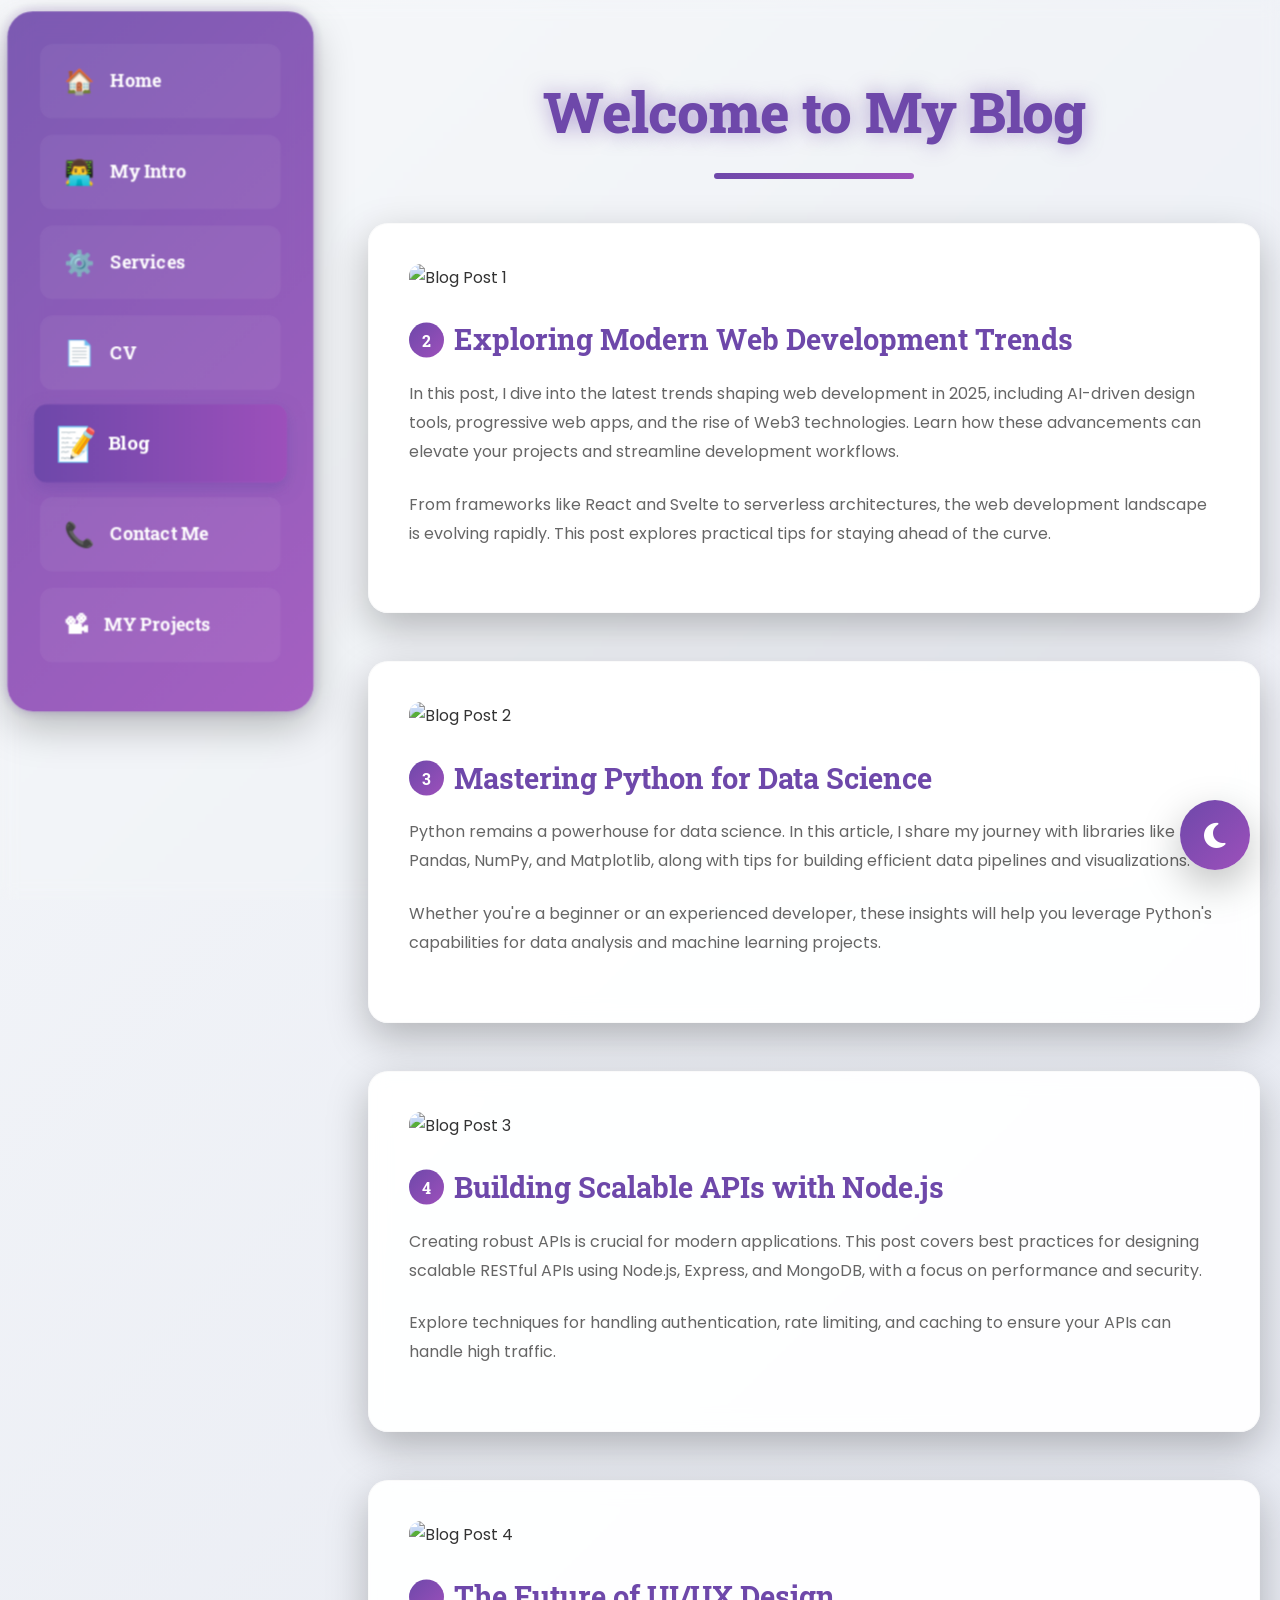
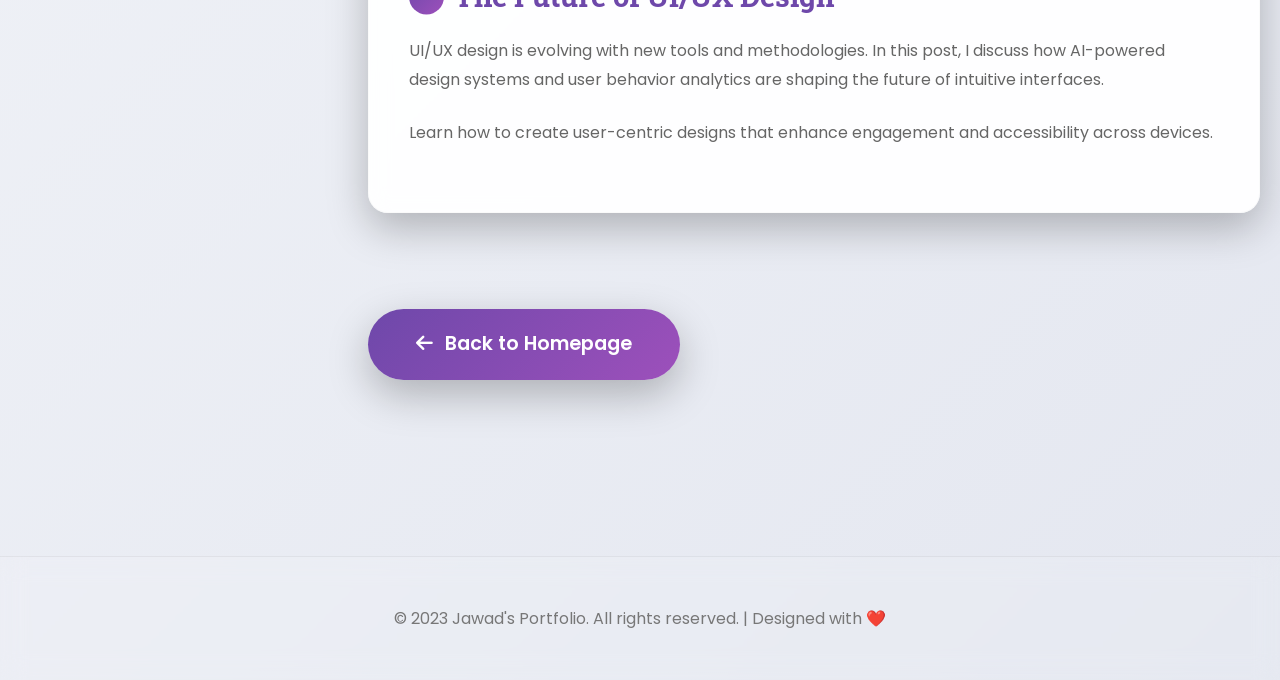
==== commit e9361937: "Update blog.html" ====
--- a/blog.html
+++ b/blog.html
@@ -1,5 +1,4 @@
 <!DOCTYPE html>
-<html lang="en"><!DOCTYPE html>
 <html lang="en">
 <head>
     <meta charset="UTF-8">
@@ -649,565 +648,3 @@
     </script>
 </body>
 </html>
-<head>
-    <meta charset="UTF-8">
-    <meta name="viewport" content="width=device-width, initial-scale=1.0">
-    <title>Blog by Jawad - Insights</title>
-    <link rel="preconnect" href="https://fonts.googleapis.com">
-    <link rel="preconnect" href="https://fonts.gstatic.com" crossorigin>
-    <link href="https://fonts.googleapis.com/css2?family=Roboto+Slab:wght@400;700&family=Poppins:wght@300;500;600;700&display=swap" rel="stylesheet">
-    <link rel="stylesheet" href="https://cdnjs.cloudflare.com/ajax/libs/font-awesome/6.4.0/css/all.min.css">
-    <style>
-        /* Enhanced CSS Variables */
-        :root {
-            --primary: #6e48aa;
-            --secondary: #9d50bb;
-            --accent: #ff6b6b;
-            --light: #f5f7fa;
-            --dark: #1a1a2e;
-            --card-light: rgba(255, 255, 255, 0.95);
-            --card-dark: rgba(22, 33, 62, 0.95);
-            --text-light: #333;
-            --text-dark: #e6e6e6;
-            --glass: rgba(255, 255, 255, 0.1);
-            --shadow: 0 15px 40px rgba(0, 0, 0, 0.25);
-            --glow: 0 0 20px rgba(110, 72, 170, 0.5);
-            --transition: all 0.5s cubic-bezier(0.4, 0, 0.2, 1);
-        }
-
-        * {
-            box-sizing: border-box;
-            margin: 0;
-            padding: 0;
-        }
-
-        body {
-            font-family: 'Poppins', sans-serif;
-            line-height: 1.7;
-            background: linear-gradient(135deg, var(--light) 0%, #e4e7f0 100%);
-            color: var(--text-light);
-            transition: var(--transition);
-            min-height: 100vh;
-            overflow-x: hidden;
-            position: relative;
-        }
-
-        body.dark {
-            background: linear-gradient(135deg, #0f0c29 0%, #302b63 100%);
-            color: var(--text-dark);
-        }
-
-        /* Glassmorphism Background */
-        body::before {
-            content: '';
-            position: fixed;
-            top: 0;
-            left: 0;
-            width: 100%;
-            height: 100%;
-            background: var(--glass);
-            backdrop-filter: blur(8px);
-            z-index: -1;
-            animation: subtlePulse 10s infinite ease-in-out;
-        }
-
-        @keyframes subtlePulse {
-            0%, 100% { opacity: 0.8; }
-            50% { opacity: 1; }
-        }
-
-        .container {
-            max-width: 1400px;
-            margin: 0 auto;
-            padding: 0 20px;
-            display: flex;
-            gap: 3rem;
-            perspective: 1000px;
-        }
-
-        /* Enhanced Sidebar */
-        .sidebar {
-            position: sticky;
-            top: 2rem;
-            align-self: start;
-            width: 280px;
-            background: rgba(110, 72, 170, 0.85);
-            backdrop-filter: blur(12px);
-            border-radius: 20px;
-            padding: 2.5rem;
-            box-shadow: var(--shadow);
-            transition: var(--transition);
-            transform-style: preserve-3d;
-            transform: translateZ(20px);
-        }
-
-        body.dark .sidebar {
-            background: rgba(26, 26, 46, 0.9);
-        }
-
-        .sidebar:hover {
-            transform: translateZ(30px) translateX(10px);
-            box-shadow: var(--glow);
-        }
-
-        .sidebar ul {
-            list-style-type: none;
-            padding: 0;
-        }
-
-        .sidebar ul li {
-            margin-bottom: 1.2rem;
-            position: relative;
-        }
-
-        .sidebar-item {
-            display: flex;
-            align-items: center;
-            color: white;
-            text-decoration: none;
-            padding: 1rem 1.8rem;
-            border-radius: 50px;
-            transition: var(--transition);
-            font-weight: 600;
-            position: relative;
-            overflow: hidden;
-            z-index: 1;
-            background: linear-gradient(90deg, transparent, rgba(255, 255, 255, 0.1));
-        }
-
-        .sidebar-item:before {
-            content: '';
-            position: absolute;
-            top: 0;
-            left: 0;
-            width: 0;
-            height: 100%;
-            background: linear-gradient(90deg, var(--primary), var(--secondary));
-            transition: width 0.5s ease;
-            z-index: -1;
-        }
-
-        .sidebar-item:hover:before {
-            width: 100%;
-        }
-
-        .sidebar-item:hover {
-            transform: translateX(8px) translateZ(10px);
-            box-shadow: 0 5px 20px rgba(0, 0, 0, 0.3);
-        }
-
-        .icon {
-            margin-right: 12px;
-            font-size: 1.4em;
-            transition: transform 0.3s ease;
-        }
-
-        .sidebar-item:hover .icon {
-            transform: scale(1.3) rotate(5deg);
-        }
-
-        /* Main Content */
-        .main-content {
-            flex: 1;
-            padding: 4rem 0;
-        }
-
-        .animated-heading {
-            font-size: 3.5rem;
-            text-align: center;
-            margin-bottom: 4rem;
-            color: var(--primary);
-            position: relative;
-            font-weight: 800;
-            letter-spacing: -0.8px;
-            font-family: 'Roboto Slab', serif;
-            transform: translateZ(30px);
-            text-shadow: var(--glow);
-        }
-
-        body.dark .animated-heading {
-            color: #9d50bb;
-        }
-
-        .animated-heading::after {
-            content: '';
-            position: absolute;
-            bottom: -20px;
-            left: 50%;
-            transform: translateX(-50%);
-            width: 200px;
-            height: 6px;
-            background: linear-gradient(90deg, var(--primary), var(--secondary));
-            border-radius: 3px;
-            animation: linePulse 2s infinite;
-        }
-
-        @keyframes linePulse {
-            0% { width: 200px; }
-            50% { width: 240px; }
-            100% { width: 200px; }
-        }
-
-        /* Enhanced Blog Post */
-        .blog-post {
-            background: var(--card-light);
-            border-radius: 20px;
-            padding: 2.5rem;
-            box-shadow: var(--shadow);
-            transition: var(--transition);
-            border: 1px solid rgba(238, 238, 238, 0.3);
-            position: relative;
-            overflow: hidden;
-            margin-bottom: 3rem;
-            backdrop-filter: blur(10px);
-            transform: translateZ(0);
-        }
-
-        body.dark .blog-post {
-            background: var(--card-dark);
-            border-color: rgba(42, 42, 74, 0.3);
-            box-shadow: 0 15px 40px rgba(0, 0, 0, 0.5);
-        }
-
-        .blog-post:hover {
-            transform: translateY(-15px) scale(1.03) translateZ(20px);
-            box-shadow: var(--glow);
-        }
-
-        .blog-post:before {
-            content: '';
-            position: absolute;
-            top: 0;
-            left: 0;
-            width: 100%;
-            height: 6px;
-            background: linear-gradient(90deg, var(--primary), var(--secondary));
-            transform: scaleX(0);
-            transform-origin: left;
-            transition: transform 0.5s ease;
-        }
-
-        .blog-post:hover:before {
-            transform: scaleX(1);
-        }
-
-        .blog-post img {
-            width: 100%;
-            height: 200px; /* Kept original height for consistency with existing CSS */
-            object-fit: cover;
-            border-radius: 12px;
-            margin-bottom: 1.5rem;
-            transition: var(--transition);
-        }
-
-        .blog-post:hover img {
-            transform: scale(1.05);
-        }
-
-        .blog-post h2 {
-            margin-top: 0;
-            color: var(--primary);
-            font-size: 1.8rem;
-            margin-bottom: 1rem;
-            position: relative;
-            padding-left: 45px;
-            font-family: 'Roboto Slab', serif;
-        }
-
-        body.dark .blog-post h2 {
-            color: #9d50bb;
-        }
-
-        .blog-post h2:before {
-            content: '';
-            position: absolute;
-            left: 0;
-            top: 50%;
-            transform: translateY(-50%);
-            width: 35px;
-            height: 35px;
-            border-radius: 50%;
-            background: linear-gradient(135deg, var(--primary), var(--secondary));
-            display: flex;
-            align-items: center;
-            justify-content: center;
-            color: white;
-            font-size: 16px;
-            font-weight: bold;
-        }
-
-        .blog-post:nth-child(1) h2:before { content: '1'; }
-        .blog-post:nth-child(2) h2:before { content: '2'; }
-        .blog-post:nth-child(3) h2:before { content: '3'; }
-        .blog-post:nth-child(4) h2:before { content: '4'; }
-
-        .blog-post p {
-            color: #666;
-            margin-bottom: 1.5rem;
-            line-height: 1.8;
-        }
-
-        body.dark .blog-post p {
-            color: #b8b8b8;
-        }
-
-        /* Back to Homepage Button */
-        .go-home {
-            display: inline-flex;
-            align-items: center;
-            justify-content: center;
-            width: fit-content;
-            margin: 3rem auto;
-            padding: 1.2rem 3rem;
-            background: linear-gradient(135deg, var(--primary) 0%, var(--secondary) 100%);
-            color: white;
-            text-decoration: none;
-            border-radius: 50px;
-            font-weight: 600;
-            font-size: 1.2rem;
-            box-shadow: var(--shadow);
-            transition: var(--transition);
-            position: relative;
-            overflow: hidden;
-            z-index: 1;
-            border: none;
-            cursor: pointer;
-        }
-
-        .go-home:before {
-            content: '';
-            position: absolute;
-            top: 0;
-            left: 0;
-            width: 0;
-            height: 100%;
-            background: linear-gradient(135deg, var(--secondary) 0%, var(--primary) 100%);
-            transition: width 0.5s ease;
-            z-index: -1;
-        }
-
-        .go-home:hover:before {
-            width: 100%;
-        }
-
-        .go-home:hover {
-            transform: translateY(-8px) scale(1.05);
-            box-shadow: var(--glow);
-        }
-
-        .go-home i {
-            margin-right: 12px;
-            transition: transform 0.3s ease;
-        }
-
-        .go-home:hover i {
-            transform: translateX(-5px);
-        }
-
-        /* Footer */
-        .footer {
-            text-align: center;
-            padding: 3rem 0;
-            margin-top: 4rem;
-            color: #777;
-            font-size: 1rem;
-            border-top: 1px solid rgba(0, 0, 0, 0.05);
-            background: var(--glass);
-            backdrop-filter: blur(12px);
-        }
-
-        body.dark .footer {
-            border-top: 1px solid rgba(255, 255, 255, 0.05);
-            color: #aaa;
-        }
-
-        /* Theme Toggle */
-        .theme-toggle {
-            position: fixed;
-            bottom: 30px;
-            right: 30px;
-            width: 70px;
-            height: 70px;
-            border-radius: 50%;
-            background: linear-gradient(135deg, var(--primary) 0%, var(--secondary) 100%);
-            display: flex;
-            align-items: center;
-            justify-content: center;
-            cursor: pointer;
-            box-shadow: var(--shadow);
-            transition: var(--transition);
-            z-index: 100;
-            border: none;
-            color: white;
-            font-size: 1.8rem;
-        }
-
-        .theme-toggle:hover {
-            transform: translateY(-8px) rotate(20deg);
-            box-shadow: var(--glow);
-        }
-
-        /* Animations */
-        @keyframes fadeIn {
-            from { opacity: 0; transform: translateY(30px); }
-            to { opacity: 1; transform: translateY(0); }
-        }
-
-        @keyframes linePulse {
-            0% { width: 200px; }
-            50% { width: 240px; }
-            100% { width: 200px; }
-        }
-
-        .animated-heading {
-            animation: fadeIn 1s ease-out forwards;
-        }
-
-        .blog-post {
-            opacity: 0;
-            animation: fadeIn 0.8s ease-out forwards;
-        }
-
-        .blog-post:nth-child(1) { animation-delay: 0.2s; }
-        .blog-post:nth-child(2) { animation-delay: 0.4s; }
-        .blog-post:nth-child(3) { animation-delay: 0.6s; }
-        .blog-post:nth-child(4) { animation-delay: 0.8s; }
-
-        /* Responsive Design */
-        @media (max-width: 1024px) {
-            .container {
-                flex-direction: column;
-            }
-
-            .sidebar {
-                width: 100%;
-                position: relative;
-                top: 0;
-                margin-bottom: 3rem;
-            }
-
-            .sidebar ul {
-                display: flex;
-                flex-wrap: wrap;
-                justify-content: center;
-            }
-
-            .sidebar ul li {
-                margin: 0.5rem;
-            }
-        }
-
-        @media (max-width: 768px) {
-            .animated-heading {
-                font-size: 2.8rem;
-            }
-
-            .blog-post h2 {
-                font-size: 1.6rem;
-                padding-left: 40px;
-            }
-
-            .blog-post img {
-                height: 150px;
-            }
-        }
-
-        @media (max-width: 480px) {
-            .animated-heading {
-                font-size: 2.2rem;
-            }
-
-            .sidebar-item {
-                padding: 0.7rem 1.2rem;
-                font-size: 0.9rem;
-            }
-
-            .blog-post {
-                padding: 1.5rem;
-            }
-
-            .blog-post h2 {
-                font-size: 1.4rem;
-            }
-        }
-    </style>
-</head>
-<body class="light">
-    <div class="container">
-        <aside class="sidebar">
-     <ul>
-        <li><a href="index.html"><span>🏠</span> Home</a></li>
-        <li><a href="myintro.html"><span>👨‍💻</span> My Intro</a></li>
-        <li><a href="services.html"><span>⚙️</span> Services</a></li>
-        <li><a href="cv.html"><span>📄</span> CV</a></li>
-        <li><a href="blog.html"><span>📝</span> Blog</a></li>
-        <li><a href="contactme.html"><span>📞</span> Contact Me</a></li>
-        <li><a href="myProject..html"><span>📽</span> My Projects</a></li>
-      </ul>
-
-            </ul>
-        </aside>
-
-        <main class="main-content">
-            <h1 class="animated-heading">Welcome to My Blog</h1>
-            <div class="blog-post">
-                <img src="https://picsum.photos/seed/webdevelopment/800/400" alt="Blog Post 1">
-                <h2>Exploring Modern Web Development Trends</h2>
-                <p>In this post, I dive into the latest trends shaping web development in 2025, including AI-driven design tools, progressive web apps, and the rise of Web3 technologies. Learn how these advancements can elevate your projects and streamline development workflows.</p>
-                <p>From frameworks like React and Svelte to serverless architectures, the web development landscape is evolving rapidly. This post explores practical tips for staying ahead of the curve.</p>
-            </div>
-            <div class="blog-post">
-                <img src="https://picsum.photos/seed/datascience/800/400" alt="Blog Post 2">
-                <h2>Mastering Python for Data Science</h2>
-                <p>Python remains a powerhouse for data science. In this article, I share my journey with libraries like Pandas, NumPy, and Matplotlib, along with tips for building efficient data pipelines and visualizations.</p>
-                <p>Whether you're a beginner or an experienced developer, these insights will help you leverage Python's capabilities for data analysis and machine learning projects.</p>
-            </div>
-            <div class="blog-post">
-                <img src="https://picsum.photos/seed/nodejsapi/800/400" alt="Blog Post 3">
-                <h2>Building Scalable APIs with Node.js</h2>
-                <p>Creating robust APIs is crucial for modern applications. This post covers best practices for designing scalable RESTful APIs using Node.js, Express, and MongoDB, with a focus on performance and security.</p>
-                <p>Explore techniques for handling authentication, rate limiting, and caching to ensure your APIs can handle high traffic.</p>
-            </div>
-            <div class="blog-post">
-                <img src="https://picsum.photos/seed/uiuxdesign/800/400" alt="Blog Post 4">
-                <h2>The Future of UI/UX Design</h2>
-                <p>UI/UX design is evolving with new tools and methodologies. In this post, I discuss how AI-powered design systems and user behavior analytics are shaping the future of intuitive interfaces.</p>
-                <p>Learn how to create user-centric designs that enhance engagement and accessibility across devices.</p>
-            </div>
-            <a href="index.html" class="go-home"><i class="fas fa-arrow-left"></i> Back to Homepage</a>
-        </main>
-    </div>
-
-    <div class="footer">
-        <p>© 2023 Jawad's Portfolio. All rights reserved. | Designed with ❤️</p>
-    </div>
-
-    <button class="theme-toggle" onclick="toggleMode()">
-        <i class="fas fa-moon"></i>
-    </button>
-
-    <script>
-        function toggleMode() {
-            const body = document.body;
-            body.classList.toggle('dark');
-            body.classList.toggle('light');
-            
-            const themeToggle = document.querySelector('.theme-toggle');
-            const isDark = body.classList.contains('dark');
-            themeToggle.innerHTML = isDark ? '<i class="fas fa-sun"></i>' : '<i class="fas fa-moon"></i>';
-        }
-
-        // Set initial theme based on preference
-        document.addEventListener('DOMContentLoaded', () => {
-            const prefersDark = window.matchMedia('(prefers-color-scheme: dark)').matches;
-            if (prefersDark) {
-                document.body.classList.add('dark');
-                document.body.classList.remove('light');
-                document.querySelector('.theme-toggle').innerHTML = '<i class="fas fa-sun"></i>';
-            } else {
-                document.body.classList.add('light');
-            }
-        });
-    </script>
-</body>
-</html>
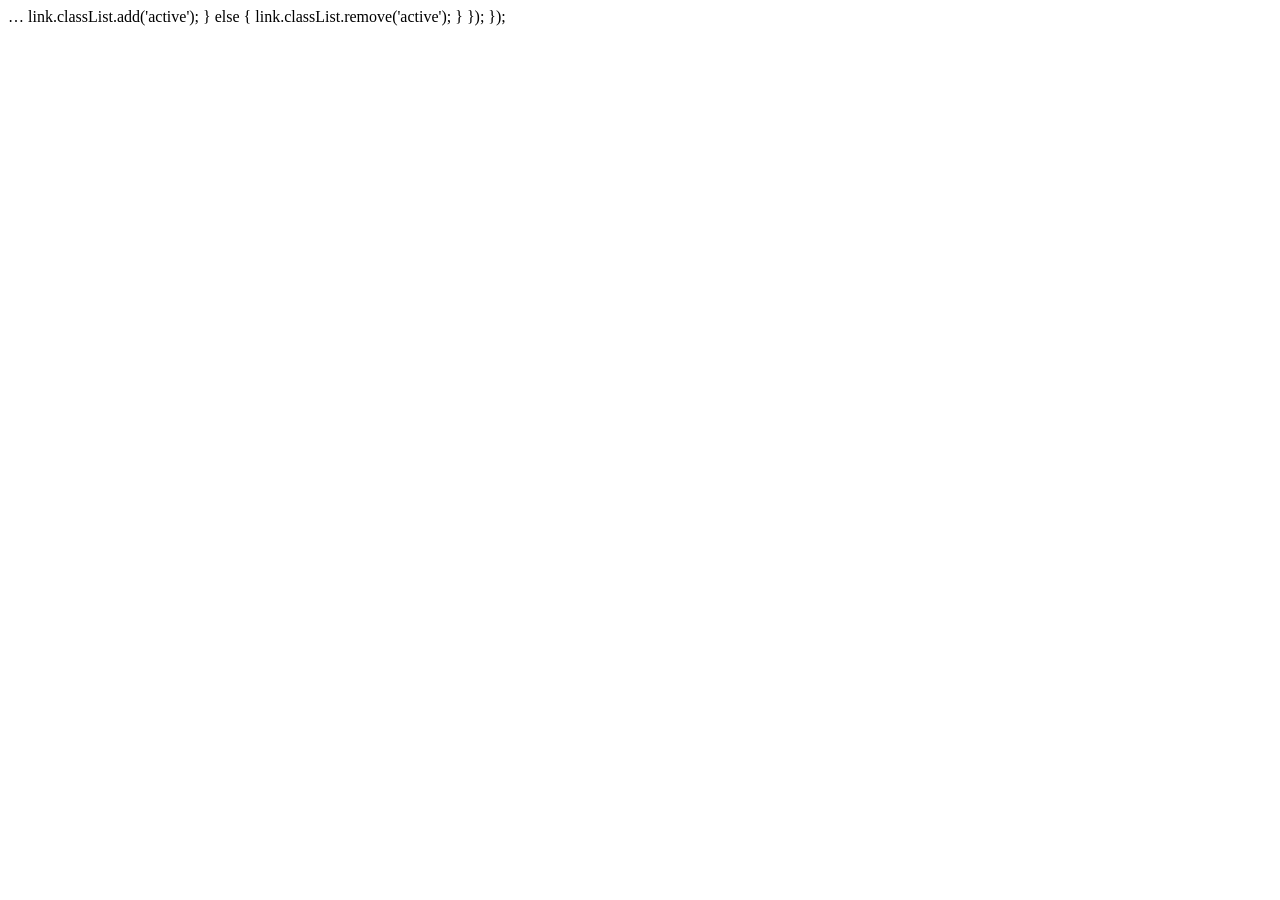
==== commit 3d009e70: "Update blog.html" ====
--- a/blog.html
+++ b/blog.html
@@ -8,642 +8,11 @@
     <link rel="preconnect" href="https://fonts.gstatic.com" crossorigin>
     <link href="https://fonts.googleapis.com/css2?family=Roboto+Slab:wght@400;700&family=Poppins:wght@300;500;600;700&display=swap" rel="stylesheet">
     <link rel="stylesheet" href="https://cdnjs.cloudflare.com/ajax/libs/font-awesome/6.4.0/css/all.min.css">
-    <style>
-        /* Enhanced CSS Variables */
-        :root {
-            --primary: #6e48aa;
-            --secondary: #9d50bb;
-            --accent: #ff6b6b;
-            --light: #f5f7fa;
-            --dark: #1a1a2e;
-            --card-light: rgba(255, 255, 255, 0.95);
-            --card-dark: rgba(22, 33, 62, 0.95);
-            --text-light: #333;
-            --text-dark: #e6e6e6;
-            --glass: rgba(255, 255, 255, 0.1);
-            --shadow: 0 15px 40px rgba(0, 0, 0, 0.25);
-            --glow: 0 0 20px rgba(110, 72, 170, 0.5);
-            --transition: all 0.5s cubic-bezier(0.4, 0, 0.2, 1);
-        }
-
-        * {
-            box-sizing: border-box;
-            margin: 0;
-            padding: 0;
-        }
-
-        body {
-            font-family: 'Poppins', sans-serif;
-            line-height: 1.7;
-            background: linear-gradient(135deg, var(--light) 0%, #e4e7f0 100%);
-            color: var(--text-light);
-            transition: var(--transition);
-            min-height: 100vh;
-            overflow-x: hidden;
-            position: relative;
-        }
-
-        body.dark {
-            background: linear-gradient(135deg, #0f0c29 0%, #302b63 100%);
-            color: var(--text-dark);
-        }
-
-        /* Glassmorphism Background */
-        body::before {
-            content: '';
-            position: fixed;
-            top: 0;
-            left: 0;
-            width: 100%;
-            height: 100%;
-            background: var(--glass);
-            backdrop-filter: blur(8px);
-            z-index: -1;
-            animation: subtlePulse 10s infinite ease-in-out;
-        }
-
-        @keyframes subtlePulse {
-            0%, 100% { opacity: 0.8; }
-            50% { opacity: 1; }
-        }
-
-        .container {
-            max-width: 1400px;
-            margin: 0 auto;
-            padding: 0 20px;
-            display: flex;
-            gap: 3rem;
-            perspective: 1000px;
-        }
-
-        /* Enhanced Sidebar */
-        .sidebar {
-            position: sticky;
-            top: 2rem;
-            align-self: start;
-            width: 300px;
-            background: linear-gradient(135deg, rgba(110, 72, 170, 0.9), rgba(157, 80, 187, 0.9));
-            backdrop-filter: blur(15px);
-            border-radius: 25px;
-            padding: 2rem;
-            box-shadow: var(--shadow), 0 0 10px rgba(110, 72, 170, 0.3);
-            transition: var(--transition);
-            transform-style: preserve-3d;
-            transform: translateZ(20px);
-            animation: floating 8s ease-in-out infinite;
-        }
-
-        body.dark .sidebar {
-            background: linear-gradient(135deg, rgba(26, 26, 46, 0.95), rgba(59, 59, 100, 0.95));
-            box-shadow: var(--shadow), 0 0 10px rgba(157, 80, 187, 0.3);
-        }
-
-        .sidebar:hover {
-            transform: translateZ(30px) translateX(10px) rotateY(5deg);
-            box-shadow: var(--glow), 0 0 30px rgba(110, 72, 170, 0.7);
-        }
-
-        body.dark .sidebar:hover {
-            box-shadow: var(--glow), 0 0 30px rgba(157, 80, 187, 0.7);
-        }
-
-        .sidebar ul {
-            list-style-type: none;
-            padding: 0;
-        }
-
-        .sidebar ul li {
-            margin-bottom: 1rem;
-            opacity: 0;
-            animation: slideIn 0.6s ease-out forwards;
-        }
-
-        .sidebar ul li:nth-child(1) { animation-delay: 0.1s; }
-        .sidebar ul li:nth-child(2) { animation-delay: 0.2s; }
-        .sidebar ul li:nth-child(3) { animation-delay: 0.3s; }
-        .sidebar ul li:nth-child(4) { animation-delay: 0.4s; }
-        .sidebar ul li:nth-child(5) { animation-delay: 0.5s; }
-        .sidebar ul li:nth-child(6) { animation-delay: 0.6s; }
-        .sidebar ul li:nth-child(7) { animation-delay: 0.7s; }
-
-        .sidebar-item {
-            display: flex;
-            align-items: center;
-            color: white;
-            text-decoration: none;
-            padding: 1rem 1.5rem;
-            border-radius: 12px;
-            transition: var(--transition);
-            font-family: 'Roboto Slab', serif;
-            font-weight: 700;
-            font-size: 1.1rem;
-            position: relative;
-            overflow: hidden;
-            z-index: 1;
-            background: rgba(255, 255, 255, 0.05);
-        }
-
-        body.dark .sidebar-item {
-            background: rgba(255, 255, 255, 0.03);
-        }
-
-        .sidebar-item.active {
-            background: linear-gradient(90deg, var(--primary), var(--secondary));
-            box-shadow: 0 5px 15px rgba(110, 72, 170, 0.5);
-            transform: scale(1.05);
-        }
-
-        body.dark .sidebar-item.active {
-            box-shadow: 0 5px 15px rgba(157, 80, 187, 0.5);
-        }
-
-        .sidebar-item:before {
-            content: '';
-            position: absolute;
-            top: 0;
-            left: 0;
-            width: 0;
-            height: 100%;
-            background: linear-gradient(90deg, var(--secondary), var(--primary));
-            transition: width 0.5s ease;
-            z-index: -1;
-        }
-
-        .sidebar-item:hover:before {
-            width: 100%;
-        }
-
-        .sidebar-item:hover {
-            transform: translateX(8px) translateZ(10px) scale(1.03);
-            box-shadow: 0 5px 20px rgba(0, 0, 0, 0.3);
-        }
-
-        .sidebar-item.active:hover {
-            transform: translateX(8px) translateZ(10px) scale(1.05);
-        }
-
-        .icon {
-            margin-right: 15px;
-            font-size: 1.5rem;
-            transition: transform 0.3s ease;
-        }
-
-        .sidebar-item:hover .icon {
-            transform: scale(1.4) rotate(10deg);
-        }
-
-        .sidebar-item.active .icon {
-            transform: scale(1.3);
-        }
-
-        @keyframes slideIn {
-            from { opacity: 0; transform: translateX(-20px); }
-            to { opacity: 1; transform: translateX(0); }
-        }
-
-        @keyframes floating {
-            0% { transform: translateZ(20px) translateY(0); }
-            50% { transform: translateZ(20px) translateY(-10px); }
-            100% { transform: translateZ(20px) translateY(0); }
-        }
-
-        @keyframes sidebarGlow {
-            0%, 100% { box-shadow: var(--shadow), 0 0 10px rgba(110, 72, 170, 0.3); }
-            50% { box-shadow: var(--shadow), 0 0 20px rgba(110, 72, 170, 0.5); }
-        }
-
-        body.dark .sidebar {
-            animation: sidebarGlow 4s ease-in-out infinite;
-        }
-
-        /* Main Content */
-        .main-content {
-            flex: 1;
-            padding: 4rem 0;
-        }
-
-        .animated-heading {
-            font-size: 3.5rem;
-            text-align: center;
-            margin-bottom: 4rem;
-            color: var(--primary);
-            position: relative;
-            font-weight: 800;
-            letter-spacing: -0.8px;
-            font-family: 'Roboto Slab', serif;
-            transform: translateZ(30px);
-            text-shadow: var(--glow);
-        }
-
-        body.dark .animated-heading {
-            color: #9d50bb;
-        }
-
-        .animated-heading::after {
-            content: '';
-            position: absolute;
-            bottom: -20px;
-            left: 50%;
-            transform: translateX(-50%);
-            width: 200px;
-            height: 6px;
-            background: linear-gradient(90deg, var(--primary), var(--secondary));
-            border-radius: 3px;
-            animation: linePulse 2s infinite;
-        }
-
-        @keyframes linePulse {
-            0% { width: 200px; }
-            50% { width: 240px; }
-            100% { width: 200px; }
-        }
-
-        /* Enhanced Blog Post */
-        .blog-post {
-            background: var(--card-light);
-            border-radius: 20px;
-            padding: 2.5rem;
-            box-shadow: var(--shadow);
-            transition: var(--transition);
-            border: 1px solid rgba(238, 238, 238, 0.3);
-            position: relative;
-            overflow: hidden;
-            margin-bottom: 3rem;
-            backdrop-filter: blur(10px);
-            transform: translateZ(0);
-        }
-
-        body.dark .blog-post {
-            background: var(--card-dark);
-            border-color: rgba(42, 42, 74, 0.3);
-            box-shadow: 0 15px 40px rgba(0, 0, 0, 0.5);
-        }
-
-        .blog-post:hover {
-            transform: translateY(-15px) scale(1.03) translateZ(20px);
-            box-shadow: var(--glow);
-        }
-
-        .blog-post:before {
-            content: '';
-            position: absolute;
-            top: 0;
-            left: 0;
-            width: 100%;
-            height: 6px;
-            background: linear-gradient(90deg, var(--primary), var(--secondary));
-            transform: scaleX(0);
-            transform-origin: left;
-            transition: transform 0.5s ease;
-        }
-
-        .blog-post:hover:before {
-            transform: scaleX(1);
-        }
-
-        .blog-post img {
-            width: 100%;
-            height: 200px;
-            object-fit: cover;
-            border-radius: 12px;
-            margin-bottom: 1.5rem;
-            transition: var(--transition);
-        }
-
-        .blog-post:hover img {
-            transform: scale(1.05);
-        }
-
-        .blog-post h2 {
-            margin-top: 0;
-            color: var(--primary);
-            font-size: 1.8rem;
-            margin-bottom: 1rem;
-            position: relative;
-            padding-left: 45px;
-            font-family: 'Roboto Slab', serif;
-        }
-
-        body.dark .blog-post h2 {
-            color: #9d50bb;
-        }
-
-        .blog-post h2:before {
-            content: '';
-            position: absolute;
-            left: 0;
-            top: 50%;
-            transform: translateY(-50%);
-            width: 35px;
-            height: 35px;
-            border-radius: 50%;
-            background: linear-gradient(135deg, var(--primary), var(--secondary));
-            display: flex;
-            align-items: center;
-            justify-content: center;
-            color: white;
-            font-size: 16px;
-            font-weight: bold;
-        }
-
-        .blog-post:nth-child(1) h2:before { content: '1'; }
-        .blog-post:nth-child(2) h2:before { content: '2'; }
-        .blog-post:nth-child(3) h2:before { content: '3'; }
-        .blog-post:nth-child(4) h2:before { content: '4'; }
-
-        .blog-post p {
-            color: #666;
-            margin-bottom: 1.5rem;
-            line-height: 1.8;
-        }
-
-        body.dark .blog-post p {
-            color: #b8b8b8;
-        }
-
-        /* Back to Homepage Button */
-        .go-home {
-            display: inline-flex;
-            align-items: center;
-            justify-content: center;
-            width: fit-content;
-            margin: 3rem auto;
-            padding: 1.2rem 3rem;
-            background: linear-gradient(135deg, var(--primary) 0%, var(--secondary) 100%);
-            color: white;
-            text-decoration: none;
-            border-radius: 50px;
-            font-weight: 600;
-            font-size: 1.2rem;
-            box-shadow: var(--shadow);
-            transition: var(--transition);
-            position: relative;
-            overflow: hidden;
-            z-index: 1;
-            border: none;
-            cursor: pointer;
-        }
-
-        .go-home:before {
-            content: '';
-            position: absolute;
-            top: 0;
-            left: 0;
-            width: 0;
-            height: 100%;
-            background: linear-gradient(135deg, var(--secondary) 0%, var(--primary) 100%);
-            transition: width 0.5s ease;
-            z-index: -1;
-        }
-
-        .go-home:hover:before {
-            width: 100%;
-        }
-
-        .go-home:hover {
-            transform: translateY(-8px) scale(1.05);
-            box-shadow: var(--glow);
-        }
-
-        .go-home i {
-            margin-right: 12px;
-            transition: transform 0.3s ease;
-        }
-
-        .go-home:hover i {
-            transform: translateX(-5px);
-        }
-
-        /* Footer */
-        .footer {
-            text-align: center;
-            padding: 3rem 0;
-            margin-top: 4rem;
-            color: #777;
-            font-size: 1rem;
-            border-top: 1px solid rgba(0, 0, 0, 0.05);
-            background: var(--glass);
-            backdrop-filter: blur(12px);
-        }
-
-        body.dark .footer {
-            border-top: 1px solid rgba(255, 255, 255, 0.05);
-            color: #aaa;
-        }
-
-        /* Theme Toggle */
-        .theme-toggle {
-            position: fixed;
-            bottom: 30px;
-            right: 30px;
-            width: 70px;
-            height: 70px;
-            border-radius: 50%;
-            background: linear-gradient(135deg, var(--primary) 0%, var(--secondary) 100%);
-            display: flex;
-            align-items: center;
-            justify-content: center;
-            cursor: pointer;
-            box-shadow: var(--shadow);
-            transition: var(--transition);
-            z-index: 100;
-            border: none;
-            color: white;
-            font-size: 1.8rem;
-        }
-
-        .theme-toggle:hover {
-            transform: translateY(-8px) rotate(20deg);
-            box-shadow: var(--glow);
-        }
-
-        /* Animations */
-        @keyframes fadeIn {
-            from { opacity: 0; transform: translateY(30px); }
-            to { opacity: 1; transform: translateY(0); }
-        }
-
-        .animated-heading {
-            animation: fadeIn 1s ease-out forwards;
-        }
-
-        .blog-post {
-            opacity: 0;
-            animation: fadeIn 0.8s ease-out forwards;
-        }
-
-        .blog-post:nth-child(1) { animation-delay: 0.2s; }
-        .blog-post:nth-child(2) { animation-delay: 0.4s; }
-        .blog-post:nth-child(3) { animation-delay: 0.6s; }
-        .blog-post:nth-child(4) { animation-delay: 0.8s; }
-
-        /* Responsive Design */
-        @media (max-width: 1024px) {
-            .container {
-                flex-direction: column;
-            }
-
-            .sidebar {
-                width: 100%;
-                position: relative;
-                top: 0;
-                margin-bottom: 3rem;
-                padding: 1.5rem;
-                border-radius: 15px;
-            }
-
-            .sidebar ul {
-                display: flex;
-                flex-wrap: wrap;
-                justify-content: center;
-                gap: 1rem;
-            }
-
-            .sidebar ul li {
-                margin: 0;
-            }
-
-            .sidebar-item {
-                padding: 0.8rem 1.2rem;
-                font-size: 1rem;
-            }
-        }
-
-        @media (max-width: 768px) {
-            .animated-heading {
-                font-size: 2.8rem;
-            }
-
-            .blog-post h2 {
-                font-size: 1.6rem;
-                padding-left: 40px;
-            }
-
-            .blog-post img {
-                height: 150px;
-            }
-
-            .sidebar {
-                padding: 1rem;
-            }
-
-            .sidebar-item {
-                padding: 0.7rem 1rem;
-                font-size: 0.95rem;
-            }
-
-            .icon {
-                font-size: 1.3rem;
-                margin-right: 10px;
-            }
-        }
-
-        @media (max-width: 480px) {
-            .animated-heading {
-                font-size: 2.2rem;
-            }
-
-            .sidebar-item {
-                padding: 0.6rem 0.8rem;
-                font-size: 0.85rem;
-            }
-
-            .blog-post {
-                padding: 1.5rem;
-            }
-
-            .blog-post h2 {
-                font-size: 1.4rem;
-            }
-
-            .sidebar {
-                padding: 0.8rem;
-            }
-
-            .icon {
-                font-size: 1.2rem;
-                margin-right: 8px;
-            }
-        }
-    </style>
-</head>
-<body class="light">
-    <div class="container">
-        <aside class="sidebar">
-          <ul>
-    <li><a href="index.html" class="sidebar-item"><span class="icon">🏠</span> Home</a></li>
-    <li><a href="myintro.html" class="sidebar-item"><span class="icon">👨‍💻</span> My Intro</a></li>
-    <li><a href="services.html" class="sidebar-item"><span class="icon">⚙️</span> Services</a></li>
-    <li><a href="cv.html" class="sidebar-item"><span class="icon">📄</span> CV</a></li>
-    <li><a href="blog.html" class="sidebar-item active"><span class="icon">📝</span> Blog</a></li>
-    <li><a href="contactme.html" class="sidebar-item"><span class="icon">📞</span> Contact Me</a></li>
-    <li><a href="myProject.html" class="sidebar-item"><span class="icon">📽</span> MY Projects</a></li>
-</ul>
-
-                
-       
-        
-        </aside>
-
-        <main class="main-content">
-            <h1 class="animated-heading">Welcome to My Blog</h1>
-            <div class="blog-post">
-                <img src="https://picsum.photos/seed/webdevelopment/800/400" alt="Blog Post 1">
-                <h2>Exploring Modern Web Development Trends</h2>
-                <p>In this post, I dive into the latest trends shaping web development in 2025, including AI-driven design tools, progressive web apps, and the rise of Web3 technologies. Learn how these advancements can elevate your projects and streamline development workflows.</p>
-                <p>From frameworks like React and Svelte to serverless architectures, the web development landscape is evolving rapidly. This post explores practical tips for staying ahead of the curve.</p>
-            </div>
-            <div class="blog-post">
-                <img src="https://picsum.photos/seed/datascience/800/400" alt="Blog Post 2">
-                <h2>Mastering Python for Data Science</h2>
-                <p>Python remains a powerhouse for data science. In this article, I share my journey with libraries like Pandas, NumPy, and Matplotlib, along with tips for building efficient data pipelines and visualizations.</p>
-                <p>Whether you're a beginner or an experienced developer, these insights will help you leverage Python's capabilities for data analysis and machine learning projects.</p>
-            </div>
-            <div class="blog-post">
-                <img src="https://picsum.photos/seed/nodejsapi/800/400" alt="Blog Post 3">
-                <h2>Building Scalable APIs with Node.js</h2>
-                <p>Creating robust APIs is crucial for modern applications. This post covers best practices for designing scalable RESTful APIs using Node.js, Express, and MongoDB, with a focus on performance and security.</p>
-                <p>Explore techniques for handling authentication, rate limiting, and caching to ensure your APIs can handle high traffic.</p>
-            </div>
-            <div class="blog-post">
-                <img src="https://picsum.photos/seed/uiuxdesign/800/400" alt="Blog Post 4">
-                <h2>The Future of UI/UX Design</h2>
-                <p>UI/UX design is evolving with new tools and methodologies. In this post, I discuss how AI-powered design systems and user behavior analytics are shaping the future of intuitive interfaces.</p>
-                <p>Learn how to create user-centric designs that enhance engagement and accessibility across devices.</p>
-            </div>
-            <a href="index.html" class="go-home"><i class="fas fa-arrow-left"></i> Back to Homepage</a>
-        </main>
-    </div>
-
-    <div class="footer">
-        <p>© 2023 Jawad's Portfolio. All rights reserved. | Designed with ❤️</p>
-    </div>
-
-    <button class="theme-toggle" onclick="toggleMode()">
-        <i class="fas fa-moon"></i>
-    </button>
-
-    <script>
-        function toggleMode() {
-            const body = document.body;
-            body.classList.toggle('dark');
-            body.classList.toggle('light');
-            
-            const themeToggle = document.querySelector('.theme-toggle');
-            const isDark = body.classList.contains('dark');
-            themeToggle.innerHTML = isDark ? '<i class="fas fa-sun"></i>' : '<i class="fas fa-moon"></i>';
-        }
-
-        // Set initial theme based on preference
-        document.addEventListener('DOMContentLoaded', () => {
-            const prefersDark = window.matchMedia('(prefers-color-scheme: dark)').matches;
-            if (prefersDark) {
-                document.body.classList.add('dark');
-                document.body.classList.remove('light');
-                document.querySelector('.theme-toggle').innerHTML = '<i class="fas fa-sun"></i>';
-            } else {
-                document.body.classList.add('light');
-            }
+…                    link.classList.add('active');
+                } else {
+                    link.classList.remove('active');
+                }
+            });
         });
     </script>
 </body>
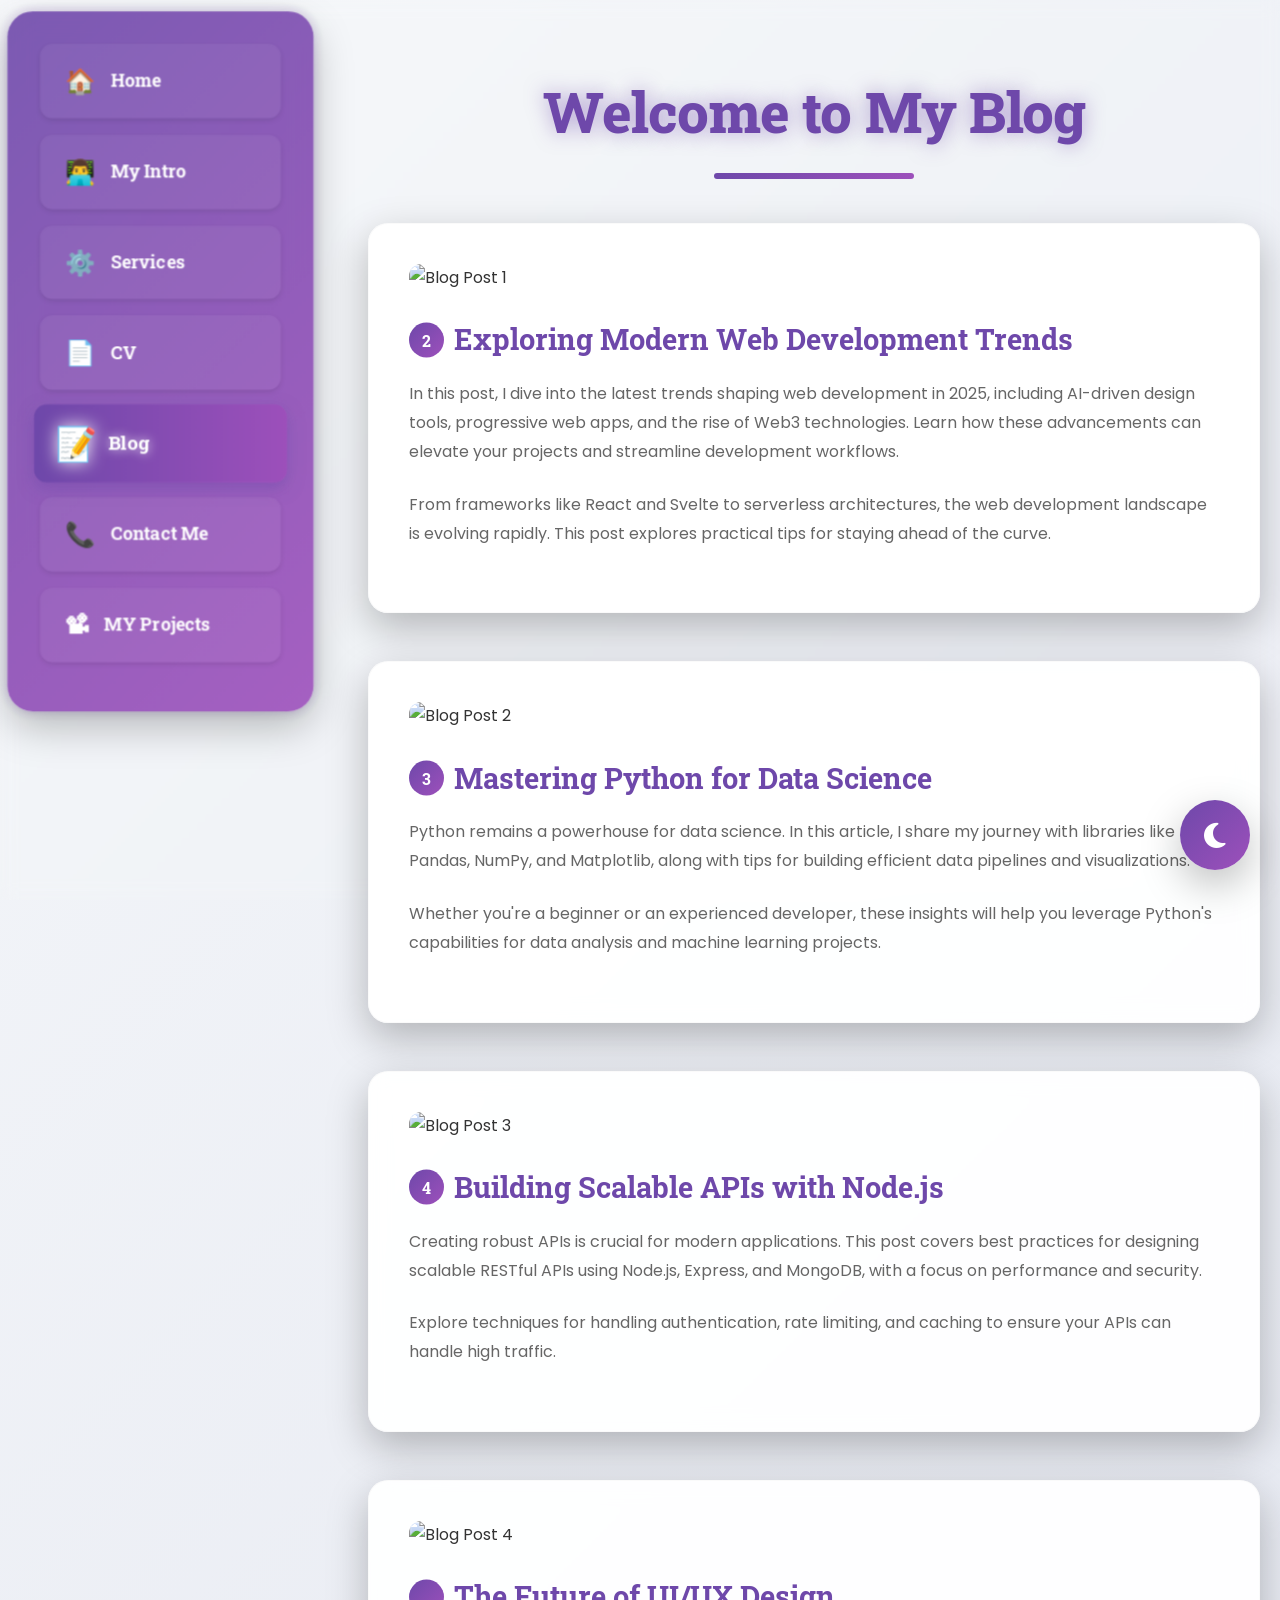
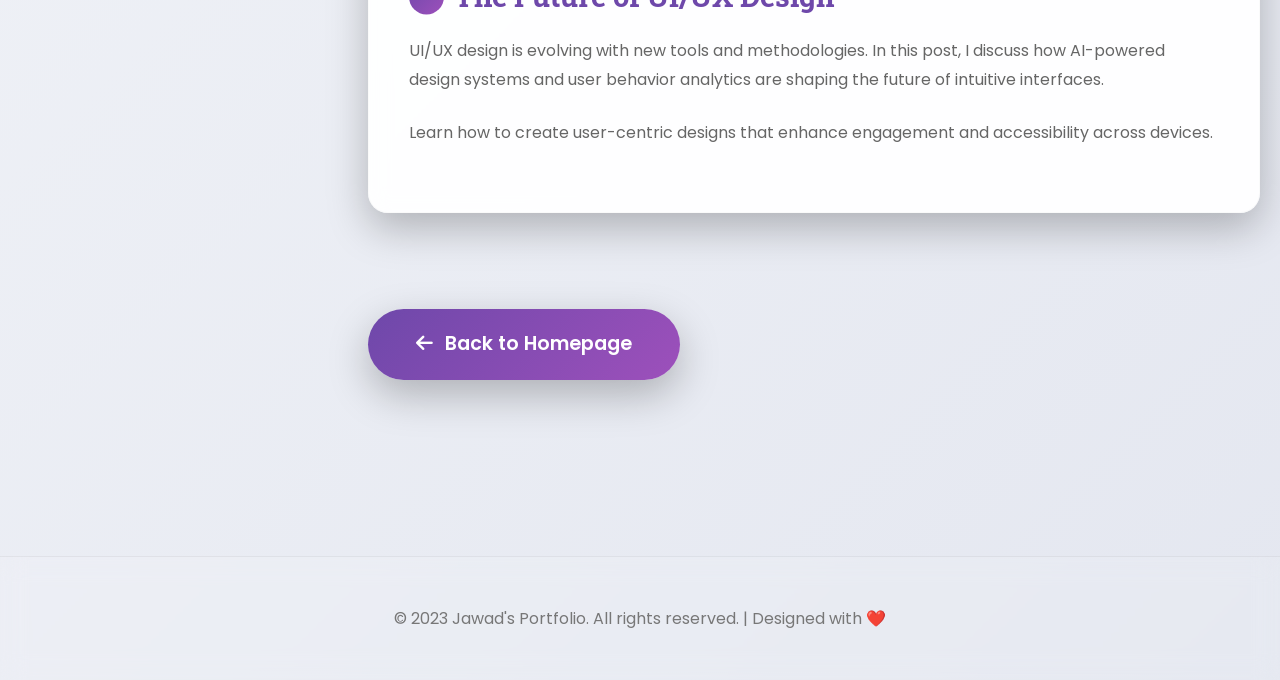
==== commit c68ca21e: "Update blog.html" ====
--- a/blog.html
+++ b/blog.html
@@ -8,7 +8,727 @@
     <link rel="preconnect" href="https://fonts.gstatic.com" crossorigin>
     <link href="https://fonts.googleapis.com/css2?family=Roboto+Slab:wght@400;700&family=Poppins:wght@300;500;600;700&display=swap" rel="stylesheet">
     <link rel="stylesheet" href="https://cdnjs.cloudflare.com/ajax/libs/font-awesome/6.4.0/css/all.min.css">
-…                    link.classList.add('active');
+    <style>
+        /* Enhanced CSS Variables */
+        :root {
+            --primary: #6e48aa; /* Original Purple */
+            --secondary: #9d50bb; /* Original Lighter Purple */
+            --accent: #ff6b6b; /* Original Red/Orange Accent */
+            --light: #f5f7fa; /* Very light grey-blue */
+            --dark: #1a1a2e; /* Dark blue-purple */
+            --card-light: rgba(255, 255, 255, 0.95);
+            --card-dark: rgba(22, 33, 62, 0.95);
+            --text-light: #333;
+            --text-dark: #e6e6e6;
+            --glass: rgba(255, 255, 255, 0.1);
+            --shadow: 0 15px 40px rgba(0, 0, 0, 0.25);
+            --glow: 0 0 20px rgba(110, 72, 170, 0.5);
+            --transition: all 0.5s cubic-bezier(0.4, 0, 0.2, 1);
+
+            /* New Dark Mode Specific Colors (matching previous page's theme) */
+            --dark-mode-main-pink: #8B008B; /* Dark Magenta */
+            --dark-mode-light-pink: #C71585; /* MediumVioletRed */
+            --dark-mode-hot-pink: #FF69B4; /* Hot Pink */
+            --dark-mode-black: #000000; /* Pure Black */
+
+            /* Dark Mode Glows */
+            --dark-glow-primary: 0 0 25px rgba(139, 0, 139, 0.7); /* Stronger pink glow */
+            --dark-glow-secondary: 0 0 35px rgba(255, 105, 180, 0.8); /* Hot pink glow */
+        }
+
+        * {
+            box-sizing: border-box;
+            margin: 0;
+            padding: 0;
+        }
+
+        body {
+            font-family: 'Poppins', sans-serif;
+            line-height: 1.7;
+            background: linear-gradient(135deg, var(--light) 0%, #e4e7f0 100%);
+            color: var(--text-light);
+            transition: var(--transition);
+            min-height: 100vh;
+            overflow-x: hidden;
+            position: relative;
+        }
+
+        body.dark {
+            /* Full page background with dark pink and black mix */
+            background: linear-gradient(135deg, var(--dark-mode-black) 0%, #1a001a 50%, var(--dark-mode-main-pink) 100%);
+            color: var(--text-dark);
+            /* Overall page glow effect */
+            box-shadow: inset 0 0 50px rgba(139, 0, 139, 0.1); /* Inner glow effect */
+        }
+
+        /* Glassmorphism Background */
+        body::before {
+            content: '';
+            position: fixed;
+            top: 0;
+            left: 0;
+            width: 100%;
+            height: 100%;
+            background: var(--glass);
+            backdrop-filter: blur(8px);
+            z-index: -1;
+            animation: subtlePulse 10s infinite ease-in-out;
+            transition: background var(--transition), backdrop-filter var(--transition); /* Ensure smooth transition */
+        }
+
+        body.dark::before {
+            /* Dark mode glass effect with pink/black tint */
+            background: rgba(0, 0, 0, 0.2); /* Darker glass effect */
+            backdrop-filter: blur(12px);
+            animation: subtlePulseDark 10s infinite ease-in-out; /* Separate animation for dark mode */
+        }
+
+        @keyframes subtlePulse {
+            0%, 100% { opacity: 0.8; }
+            50% { opacity: 1; }
+        }
+        @keyframes subtlePulseDark {
+            0%, 100% { opacity: 0.7; }
+            50% { opacity: 0.9; }
+        }
+
+        .container {
+            max-width: 1400px;
+            margin: 0 auto;
+            padding: 0 20px;
+            display: flex;
+            gap: 3rem;
+            perspective: 1000px;
+        }
+
+        /* Enhanced Sidebar */
+        .sidebar {
+            position: sticky;
+            top: 2rem;
+            align-self: start;
+            width: 300px;
+            background: linear-gradient(135deg, rgba(110, 72, 170, 0.9), rgba(157, 80, 187, 0.9));
+            backdrop-filter: blur(15px);
+            border-radius: 25px;
+            padding: 2rem;
+            box-shadow: var(--shadow), 0 0 10px rgba(110, 72, 170, 0.3); /* Initial glow */
+            transition: var(--transition);
+            transform-style: preserve-3d;
+            transform: translateZ(20px);
+            animation: floating 8s ease-in-out infinite;
+        }
+
+        body.dark .sidebar {
+            background: linear-gradient(135deg, rgba(26, 26, 46, 0.95), rgba(59, 59, 100, 0.95)); /* Darker background */
+            box-shadow: var(--shadow), 0 0 20px rgba(139, 0, 139, 0.5); /* Dark pink initial glow */
+            animation: sidebarGlowDark 4s ease-in-out infinite; /* Dark mode specific glow animation */
+        }
+
+        .sidebar:hover {
+            transform: translateZ(30px) translateX(10px) rotateY(5deg);
+            box-shadow: var(--glow), 0 0 30px rgba(110, 72, 170, 0.7); /* Enhanced glow on hover */
+        }
+
+        body.dark .sidebar:hover {
+            box-shadow: var(--shadow), var(--dark-glow-primary); /* Stronger dark pink glow on hover */
+        }
+
+        .sidebar ul {
+            list-style-type: none;
+            padding: 0;
+        }
+
+        .sidebar ul li {
+            margin-bottom: 1rem;
+            opacity: 0;
+            animation: slideIn 0.6s ease-out forwards;
+        }
+
+        .sidebar ul li:nth-child(1) { animation-delay: 0.1s; }
+        .sidebar ul li:nth-child(2) { animation-delay: 0.2s; }
+        .sidebar ul li:nth-child(3) { animation-delay: 0.3s; }
+        .sidebar ul li:nth-child(4) { animation-delay: 0.4s; }
+        .sidebar ul li:nth-child(5) { animation-delay: 0.5s; }
+        .sidebar ul li:nth-child(6) { animation-delay: 0.6s; }
+        .sidebar ul li:nth-child(7) { animation-delay: 0.7s; }
+
+        .sidebar-item {
+            display: flex;
+            align-items: center;
+            color: white;
+            text-decoration: none;
+            padding: 1rem 1.5rem;
+            border-radius: 12px;
+            transition: var(--transition);
+            font-family: 'Roboto Slab', serif;
+            font-weight: 700;
+            font-size: 1.1rem;
+            position: relative;
+            overflow: hidden;
+            z-index: 1;
+            background: rgba(255, 255, 255, 0.05); /* Subtle transparent background */
+            box-shadow: 0 2px 5px rgba(0, 0, 0, 0.1); /* Subtle initial shadow */
+        }
+
+        body.dark .sidebar-item {
+            background: rgba(255, 255, 255, 0.03);
+            box-shadow: 0 2px 8px rgba(0, 0, 0, 0.3); /* Darker initial shadow */
+        }
+
+        .sidebar-item.active {
+            background: linear-gradient(90deg, var(--primary), var(--secondary));
+            box-shadow: 0 5px 15px rgba(110, 72, 170, 0.5);
+            transform: scale(1.05);
+            text-shadow: 0 0 10px rgba(255, 255, 255, 0.8); /* White glow for active text */
+        }
+
+        body.dark .sidebar-item.active {
+            background: linear-gradient(90deg, var(--dark-mode-main-pink), var(--dark-mode-hot-pink)); /* Dark pink gradient */
+            box-shadow: 0 5px 20px rgba(139, 0, 139, 0.7); /* Stronger dark pink glow */
+            text-shadow: 0 0 12px rgba(255, 255, 255, 0.9); /* Brighter white glow for active text */
+        }
+
+        .sidebar-item:before {
+            content: '';
+            position: absolute;
+            top: 0;
+            left: 0;
+            width: 0;
+            height: 100%;
+            background: linear-gradient(90deg, var(--secondary), var(--primary)); /* Light mode hover gradient */
+            transition: width 0.5s ease;
+            z-index: -1;
+        }
+
+        body.dark .sidebar-item:before {
+            background: linear-gradient(90deg, var(--dark-mode-light-pink), var(--dark-mode-black)); /* Dark mode hover gradient */
+        }
+
+        .sidebar-item:hover:before {
+            width: 100%;
+        }
+
+        .sidebar-item:hover {
+            transform: translateX(8px) translateZ(10px) scale(1.03);
+            box-shadow: 0 5px 20px rgba(0, 0, 0, 0.3);
+            color: white; /* Ensure text is white on hover */
+            text-shadow: 0 0 8px rgba(255, 255, 255, 0.6); /* Text glow on hover */
+        }
+
+        body.dark .sidebar-item:hover {
+            box-shadow: 0 5px 25px rgba(0, 0, 0, 0.5), var(--dark-glow-primary); /* Dark pink glow on hover */
+            color: white;
+            text-shadow: 0 0 10px rgba(255, 255, 255, 0.8); /* Brighter text glow on hover */
+        }
+
+        .icon {
+            margin-right: 15px;
+            font-size: 1.5rem;
+            transition: transform 0.3s ease, text-shadow 0.3s ease;
+        }
+
+        .sidebar-item:hover .icon {
+            transform: scale(1.4) rotate(10deg);
+            text-shadow: 0 0 15px rgba(255, 255, 255, 0.9); /* Strong white glow for icon */
+        }
+
+        .sidebar-item.active .icon {
+            transform: scale(1.3);
+            text-shadow: 0 0 12px rgba(255, 255, 255, 0.9); /* Strong white glow for active icon */
+        }
+
+        @keyframes slideIn {
+            from { opacity: 0; transform: translateX(-20px); }
+            to { opacity: 1; transform: translateX(0); }
+        }
+
+        @keyframes floating {
+            0% { transform: translateZ(20px) translateY(0); }
+            50% { transform: translateZ(20px) translateY(-10px); }
+            100% { transform: translateZ(20px) translateY(0); }
+        }
+
+        @keyframes sidebarGlow {
+            0%, 100% { box-shadow: var(--shadow), 0 0 10px rgba(110, 72, 170, 0.3); }
+            50% { box-shadow: var(--shadow), 0 0 20px rgba(110, 72, 170, 0.5); }
+        }
+        @keyframes sidebarGlowDark {
+            0%, 100% { box-shadow: var(--shadow), 0 0 20px rgba(139, 0, 139, 0.5); }
+            50% { box-shadow: var(--shadow), 0 0 30px rgba(255, 105, 180, 0.7); } /* Hot pink glow */
+        }
+
+        /* Main Content */
+        .main-content {
+            flex: 1;
+            padding: 4rem 0;
+        }
+
+        .animated-heading {
+            font-size: 3.5rem;
+            text-align: center;
+            margin-bottom: 4rem;
+            color: var(--primary);
+            position: relative;
+            font-weight: 800;
+            letter-spacing: -0.8px;
+            font-family: 'Roboto Slab', serif;
+            transform: translateZ(30px);
+            text-shadow: var(--glow);
+            transition: var(--transition); /* Added transition for glow */
+        }
+
+        body.dark .animated-heading {
+            background: linear-gradient(45deg, var(--dark-mode-black), var(--dark-mode-light-pink), var(--dark-mode-hot-pink));
+            -webkit-background-clip: text;
+            background-clip: text;
+            -webkit-text-fill-color: transparent;
+            text-shadow: 0 0 20px rgba(0, 0, 0, 0.4), var(--dark-glow-primary); /* Dark pink glow */
+        }
+        body.dark .animated-heading:hover {
+            text-shadow: 0 0 30px rgba(0, 0, 0, 0.6), var(--dark-glow-secondary); /* Stronger hot pink glow on hover */
+            transform: translateZ(40px) translateY(-5px);
+        }
+
+        .animated-heading::after {
+            content: '';
+            position: absolute;
+            bottom: -20px;
+            left: 50%;
+            transform: translateX(-50%);
+            width: 200px;
+            height: 6px;
+            background: linear-gradient(90deg, var(--primary), var(--secondary));
+            border-radius: 3px;
+            animation: linePulse 2s infinite;
+            transition: background var(--transition);
+        }
+        body.dark .animated-heading::after {
+            background: linear-gradient(90deg, var(--dark-mode-main-pink), var(--dark-mode-hot-pink)); /* Dark pink gradient */
+        }
+
+
+        @keyframes linePulse {
+            0% { width: 200px; }
+            50% { width: 240px; }
+            100% { width: 200px; }
+        }
+
+        /* Enhanced Blog Post */
+        .blog-post {
+            background: var(--card-light);
+            border-radius: 20px;
+            padding: 2.5rem;
+            box-shadow: var(--shadow);
+            transition: var(--transition);
+            border: 1px solid rgba(238, 238, 238, 0.3);
+            position: relative;
+            overflow: hidden;
+            margin-bottom: 3rem;
+            backdrop-filter: blur(10px);
+            transform: translateZ(0);
+        }
+
+        body.dark .blog-post {
+            background: var(--card-dark);
+            border-color: rgba(42, 42, 74, 0.3);
+            box-shadow: 0 15px 40px rgba(0, 0, 0, 0.5), 0 0 25px rgba(139, 0, 139, 0.6); /* Dark pink glow */
+        }
+
+        .blog-post:hover {
+            transform: translateY(-15px) scale(1.03) translateZ(20px);
+            box-shadow: var(--glow); /* Original glow */
+        }
+        body.dark .blog-post:hover {
+            box-shadow: 0 20px 50px rgba(0, 0, 0, 0.7), var(--dark-glow-secondary); /* Stronger hot pink glow on hover */
+        }
+
+        .blog-post:before {
+            content: '';
+            position: absolute;
+            top: 0;
+            left: 0;
+            width: 100%;
+            height: 6px;
+            background: linear-gradient(90deg, var(--primary), var(--secondary));
+            transform: scaleX(0);
+            transform-origin: left;
+            transition: transform 0.5s ease;
+        }
+        body.dark .blog-post:before {
+            background: linear-gradient(90deg, var(--dark-mode-light-pink), var(--dark-mode-hot-pink)); /* Dark pink gradient */
+        }
+
+        .blog-post:hover:before {
+            transform: scaleX(1);
+        }
+
+        .blog-post img {
+            width: 100%;
+            height: 200px;
+            object-fit: cover;
+            border-radius: 12px;
+            margin-bottom: 1.5rem;
+            transition: var(--transition);
+        }
+
+        .blog-post:hover img {
+            transform: scale(1.05);
+        }
+
+        .blog-post h2 {
+            margin-top: 0;
+            color: var(--primary);
+            font-size: 1.8rem;
+            margin-bottom: 1rem;
+            position: relative;
+            padding-left: 45px;
+            font-family: 'Roboto Slab', serif;
+        }
+
+        body.dark .blog-post h2 {
+            color: var(--dark-mode-light-pink); /* Dark pink for heading */
+        }
+
+        .blog-post h2:before {
+            content: '';
+            position: absolute;
+            left: 0;
+            top: 50%;
+            transform: translateY(-50%);
+            width: 35px;
+            height: 35px;
+            border-radius: 50%;
+            background: linear-gradient(135deg, var(--primary), var(--secondary));
+            display: flex;
+            align-items: center;
+            justify-content: center;
+            color: white;
+            font-size: 16px;
+            font-weight: bold;
+        }
+        body.dark .blog-post h2:before {
+            background: linear-gradient(135deg, var(--dark-mode-black), var(--dark-mode-hot-pink)); /* Dark pink gradient for number circle */
+        }
+
+
+        .blog-post:nth-child(1) h2:before { content: '1'; }
+        .blog-post:nth-child(2) h2:before { content: '2'; }
+        .blog-post:nth-child(3) h2:before { content: '3'; }
+        .blog-post:nth-child(4) h2:before { content: '4'; }
+
+        .blog-post p {
+            color: #666;
+            margin-bottom: 1.5rem;
+            line-height: 1.8;
+        }
+
+        body.dark .blog-post p {
+            color: #b8b8b8;
+        }
+
+        /* Back to Homepage Button */
+        .go-home {
+            display: inline-flex;
+            align-items: center;
+            justify-content: center;
+            width: fit-content;
+            margin: 3rem auto;
+            padding: 1.2rem 3rem;
+            background: linear-gradient(135deg, var(--primary) 0%, var(--secondary) 100%);
+            color: white;
+            text-decoration: none;
+            border-radius: 50px;
+            font-weight: 600;
+            font-size: 1.2rem;
+            box-shadow: var(--shadow);
+            transition: var(--transition);
+            position: relative;
+            overflow: hidden;
+            z-index: 1;
+            border: none;
+            cursor: pointer;
+        }
+
+        .go-home:before {
+            content: '';
+            position: absolute;
+            top: 0;
+            left: 0;
+            width: 0;
+            height: 100%;
+            background: linear-gradient(135deg, var(--secondary) 0%, var(--primary) 100%);
+            transition: width 0.5s ease;
+            z-index: -1;
+        }
+
+        .go-home:hover:before {
+            width: 100%;
+        }
+
+        .go-home:hover {
+            transform: translateY(-8px) scale(1.05);
+            box-shadow: var(--glow);
+        }
+        body.dark .go-home:hover {
+            box-shadow: var(--dark-glow-primary); /* Dark pink glow */
+        }
+
+
+        .go-home i {
+            margin-right: 12px;
+            transition: transform 0.3s ease;
+        }
+
+        .go-home:hover i {
+            transform: translateX(-5px);
+        }
+
+        /* Footer */
+        .footer {
+            text-align: center;
+            padding: 3rem 0;
+            margin-top: 4rem;
+            color: #777;
+            font-size: 1rem;
+            border-top: 1px solid rgba(0, 0, 0, 0.05);
+            background: var(--glass);
+            backdrop-filter: blur(12px);
+            transition: background var(--transition), border-top var(--transition);
+        }
+
+        body.dark .footer {
+            border-top: 1px solid rgba(255, 255, 255, 0.05);
+            color: #aaa;
+            background: rgba(0, 0, 0, 0.3); /* Darker glass effect */
+        }
+
+        /* Theme Toggle */
+        .theme-toggle {
+            position: fixed;
+            bottom: 30px;
+            right: 30px;
+            width: 70px;
+            height: 70px;
+            border-radius: 50%;
+            background: linear-gradient(135deg, var(--primary) 0%, var(--secondary) 100%);
+            display: flex;
+            align-items: center;
+            justify-content: center;
+            cursor: pointer;
+            box-shadow: var(--shadow);
+            transition: var(--transition);
+            z-index: 100;
+            border: none;
+            color: white;
+            font-size: 1.8rem;
+        }
+
+        .theme-toggle:hover {
+            transform: translateY(-8px) rotate(20deg);
+            box-shadow: var(--glow);
+        }
+
+        body.dark .theme-toggle {
+            background: linear-gradient(135deg, var(--dark-mode-black), var(--dark-mode-light-pink)); /* Dark pink/black gradient */
+            box-shadow: 0 5px 15px rgba(0, 0, 0, 0.4), var(--dark-glow-primary); /* Dark pink glow */
+            color: white; /* Ensure icon is white */
+        }
+        body.dark .theme-toggle:hover {
+            transform: translateY(-10px) rotate(25deg); /* More pronounced effect */
+            box-shadow: 0 8px 20px rgba(0, 0, 0, 0.6), var(--dark-glow-secondary); /* Stronger hot pink glow */
+        }
+
+
+        /* Animations */
+        @keyframes fadeIn {
+            from { opacity: 0; transform: translateY(30px); }
+            to { opacity: 1; transform: translateY(0); }
+        }
+
+        .animated-heading {
+            animation: fadeIn 1s ease-out forwards;
+        }
+
+        .blog-post {
+            opacity: 0;
+            animation: fadeIn 0.8s ease-out forwards;
+        }
+
+        .blog-post:nth-child(1) { animation-delay: 0.2s; }
+        .blog-post:nth-child(2) { animation-delay: 0.4s; }
+        .blog-post:nth-child(3) { animation-delay: 0.6s; }
+        .blog-post:nth-child(4) { animation-delay: 0.8s; }
+
+        /* Responsive Design */
+        @media (max-width: 1024px) {
+            .container {
+                flex-direction: column;
+            }
+
+            .sidebar {
+                width: 100%;
+                position: relative;
+                top: 0;
+                margin-bottom: 3rem;
+                padding: 1.5rem;
+                border-radius: 15px;
+            }
+
+            .sidebar ul {
+                display: flex;
+                flex-wrap: wrap;
+                justify-content: center;
+                gap: 1rem;
+            }
+
+            .sidebar ul li {
+                margin: 0;
+            }
+
+            .sidebar-item {
+                padding: 0.8rem 1.2rem;
+                font-size: 1rem;
+            }
+        }
+
+        @media (max-width: 768px) {
+            .animated-heading {
+                font-size: 2.8rem;
+            }
+
+            .blog-post h2 {
+                font-size: 1.6rem;
+                padding-left: 40px;
+            }
+
+            .blog-post img {
+                height: 150px;
+            }
+
+            .sidebar {
+                padding: 1rem;
+            }
+
+            .sidebar-item {
+                padding: 0.7rem 1rem;
+                font-size: 0.95rem;
+            }
+
+            .icon {
+                font-size: 1.3rem;
+                margin-right: 10px;
+            }
+        }
+
+        @media (max-width: 480px) {
+            .animated-heading {
+                font-size: 2.2rem;
+            }
+
+            .sidebar-item {
+                padding: 0.6rem 0.8rem;
+                font-size: 0.85rem;
+            }
+
+            .blog-post {
+                padding: 1.5rem;
+            }
+
+            .blog-post h2 {
+                font-size: 1.4rem;
+            }
+
+            .sidebar {
+                padding: 0.8rem;
+            }
+
+            .icon {
+                font-size: 1.2rem;
+                margin-right: 8px;
+            }
+        }
+    </style>
+</head>
+<body class="light">
+    <div class="container">
+        <aside class="sidebar">
+            <ul>
+                <li><a href="index.html" class="sidebar-item"><span class="icon">🏠</span> Home</a></li>
+                <li><a href="myintro.html" class="sidebar-item"><span class="icon">👨‍💻</span> My Intro</a></li>
+                <li><a href="services.html" class="sidebar-item"><span class="icon">⚙️</span> Services</a></li>
+                <li><a href="cv.html" class="sidebar-item"><span class="icon">📄</span> CV</a></li>
+                <li><a href="blog.html" class="sidebar-item active"><span class="icon">📝</span> Blog</a></li>
+                <li><a href="contactme.html" class="sidebar-item"><span class="icon">📞</span> Contact Me</a></li>
+                <li><a href="myProject.html" class="sidebar-item"><span class="icon">📽</span> MY Projects</a></li>
+            </ul>
+        </aside>
+
+        <main class="main-content">
+            <h1 class="animated-heading">Welcome to My Blog</h1>
+            <div class="blog-post">
+                <img src="https://picsum.photos/seed/webdevelopment/800/400" alt="Blog Post 1">
+                <h2>Exploring Modern Web Development Trends</h2>
+                <p>In this post, I dive into the latest trends shaping web development in 2025, including AI-driven design tools, progressive web apps, and the rise of Web3 technologies. Learn how these advancements can elevate your projects and streamline development workflows.</p>
+                <p>From frameworks like React and Svelte to serverless architectures, the web development landscape is evolving rapidly. This post explores practical tips for staying ahead of the curve.</p>
+            </div>
+            <div class="blog-post">
+                <img src="https://picsum.photos/seed/datascience/800/400" alt="Blog Post 2">
+                <h2>Mastering Python for Data Science</h2>
+                <p>Python remains a powerhouse for data science. In this article, I share my journey with libraries like Pandas, NumPy, and Matplotlib, along with tips for building efficient data pipelines and visualizations.</p>
+                <p>Whether you're a beginner or an experienced developer, these insights will help you leverage Python's capabilities for data analysis and machine learning projects.</p>
+            </div>
+            <div class="blog-post">
+                <img src="https://picsum.photos/seed/nodejsapi/800/400" alt="Blog Post 3">
+                <h2>Building Scalable APIs with Node.js</h2>
+                <p>Creating robust APIs is crucial for modern applications. This post covers best practices for designing scalable RESTful APIs using Node.js, Express, and MongoDB, with a focus on performance and security.</p>
+                <p>Explore techniques for handling authentication, rate limiting, and caching to ensure your APIs can handle high traffic.</p>
+            </div>
+            <div class="blog-post">
+                <img src="https://picsum.photos/seed/uiuxdesign/800/400" alt="Blog Post 4">
+                <h2>The Future of UI/UX Design</h2>
+                <p>UI/UX design is evolving with new tools and methodologies. In this post, I discuss how AI-powered design systems and user behavior analytics are shaping the future of intuitive interfaces.</p>
+                <p>Learn how to create user-centric designs that enhance engagement and accessibility across devices.</p>
+            </div>
+            <a href="index.html" class="go-home"><i class="fas fa-arrow-left"></i> Back to Homepage</a>
+        </main>
+    </div>
+
+    <div class="footer">
+        <p>© 2023 Jawad's Portfolio. All rights reserved. | Designed with ❤️</p>
+    </div>
+
+    <button class="theme-toggle" onclick="toggleMode()">
+        <i class="fas fa-moon"></i>
+    </button>
+
+    <script>
+        function toggleMode() {
+            const body = document.body;
+            body.classList.toggle('dark');
+            body.classList.toggle('light');
+            
+            const themeToggle = document.querySelector('.theme-toggle');
+            const isDark = body.classList.contains('dark');
+            themeToggle.innerHTML = isDark ? '<i class="fas fa-sun"></i>' : '<i class="fas fa-moon"></i>';
+        }
+
+        // Set initial theme based on preference
+        document.addEventListener('DOMContentLoaded', () => {
+            const prefersDark = window.matchMedia('(prefers-color-scheme: dark)').matches;
+            if (prefersDark) {
+                document.body.classList.add('dark');
+                document.body.classList.remove('light');
+                document.querySelector('.theme-toggle').innerHTML = '<i class="fas fa-sun"></i>';
+            } else {
+                document.body.classList.add('light');
+            }
+            
+            // Set active class for current page in sidebar
+            const currentPage = window.location.pathname.split('/').pop();
+            const sidebarLinks = document.querySelectorAll('.sidebar .sidebar-item');
+            sidebarLinks.forEach(link => {
+                if (link.getAttribute('href') === currentPage) {
+                    link.classList.add('active');
                 } else {
                     link.classList.remove('active');
                 }
